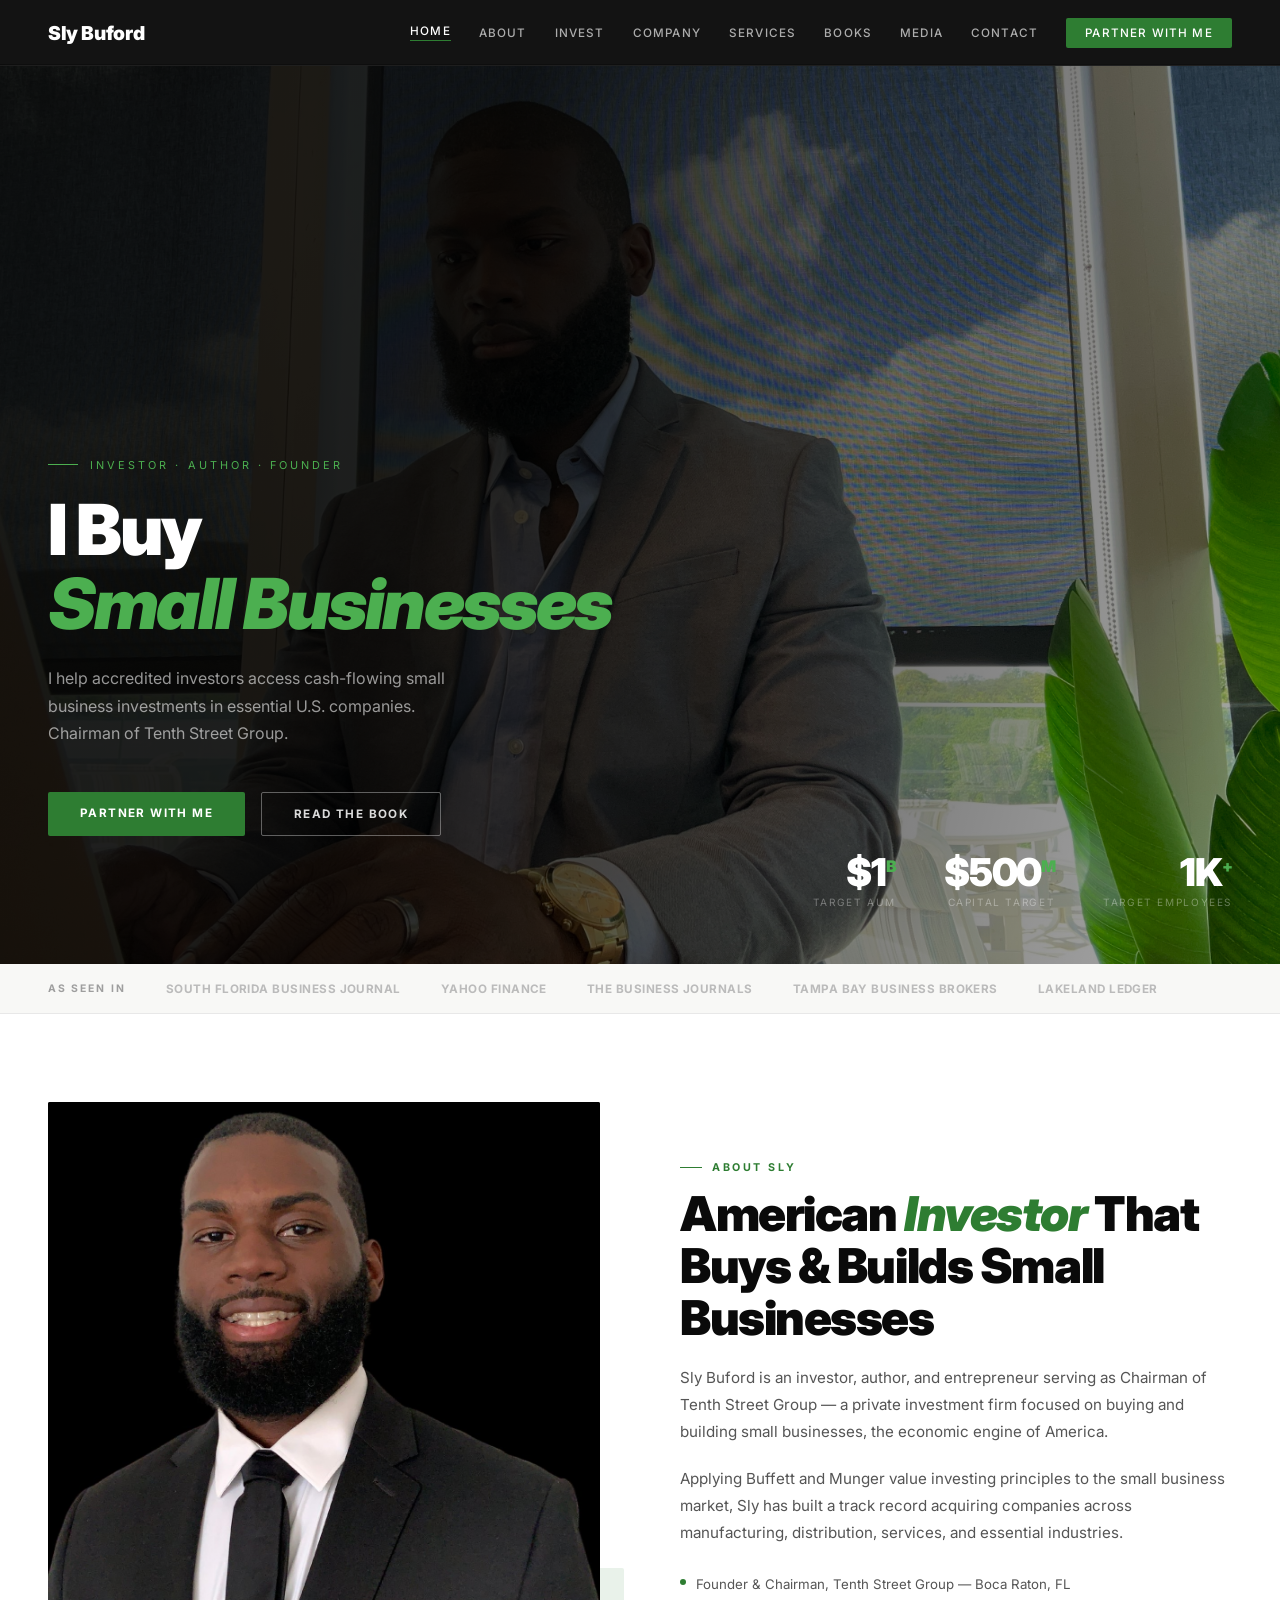
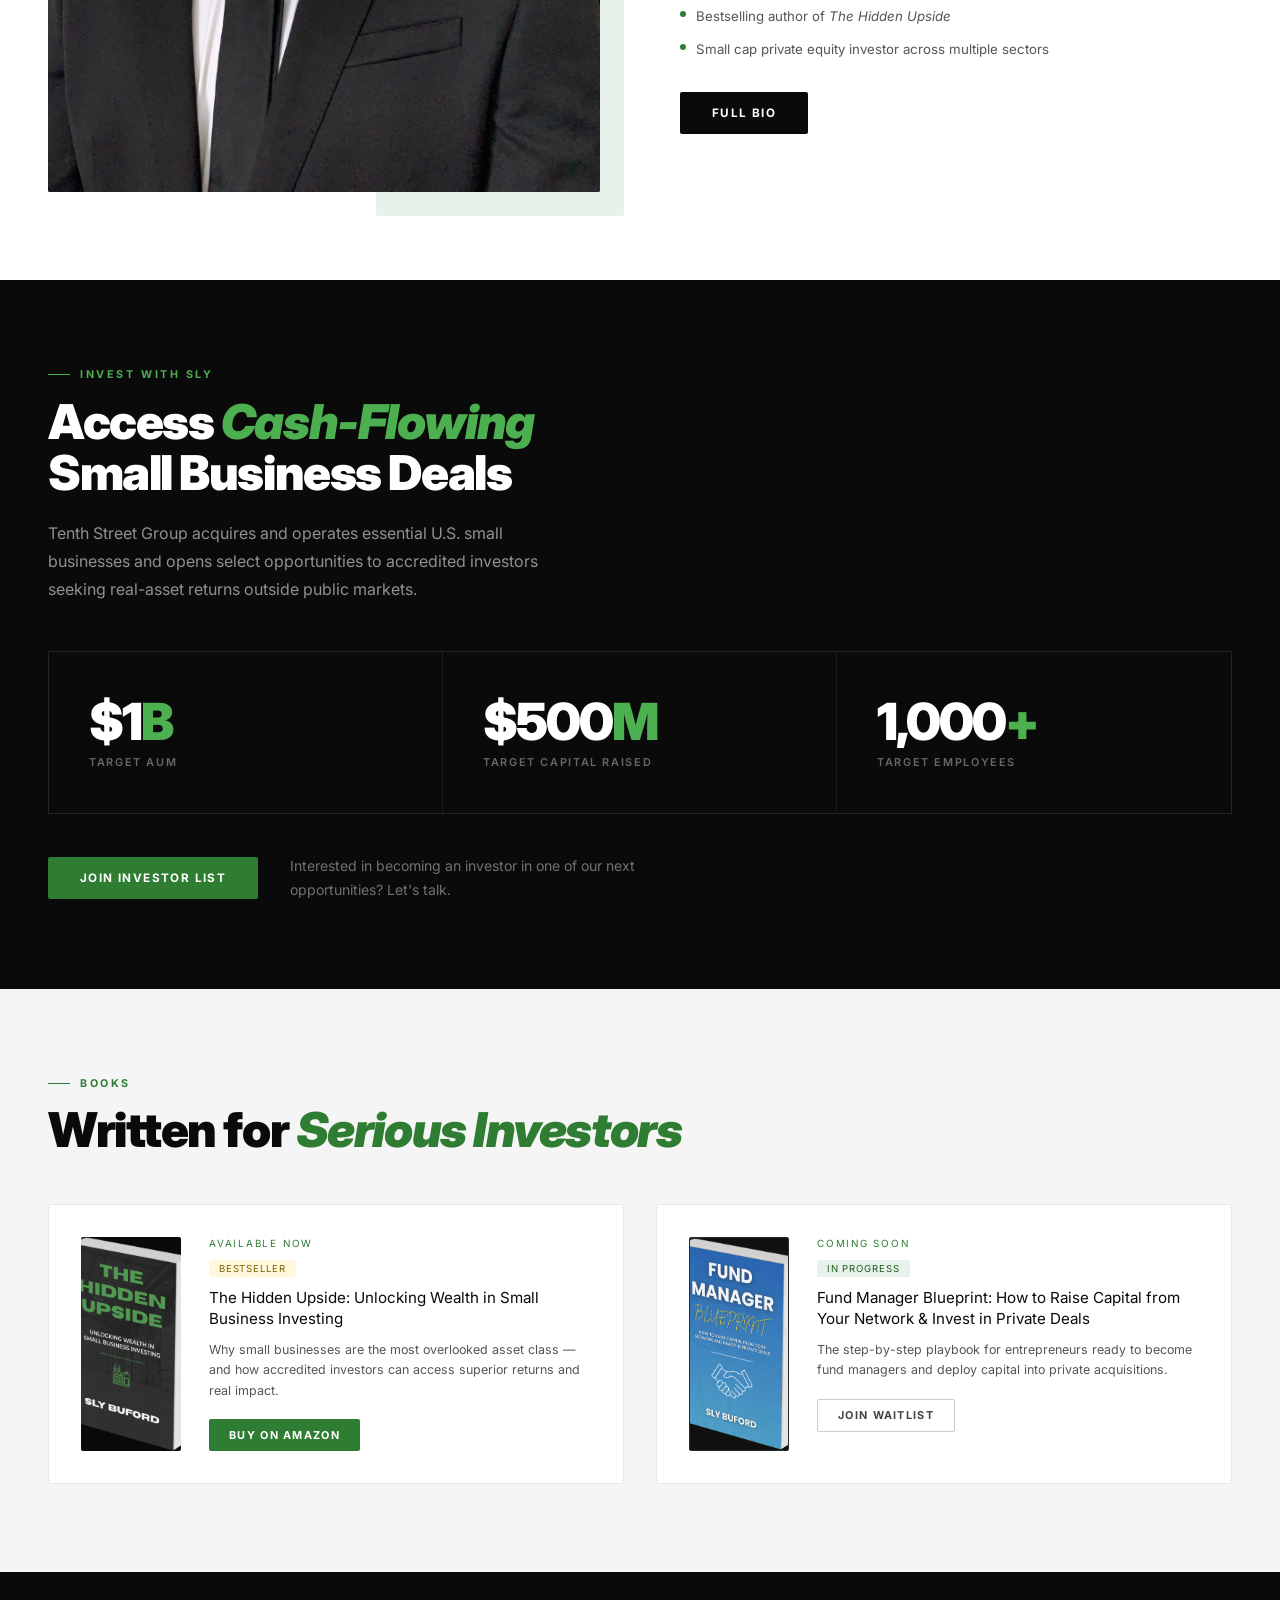
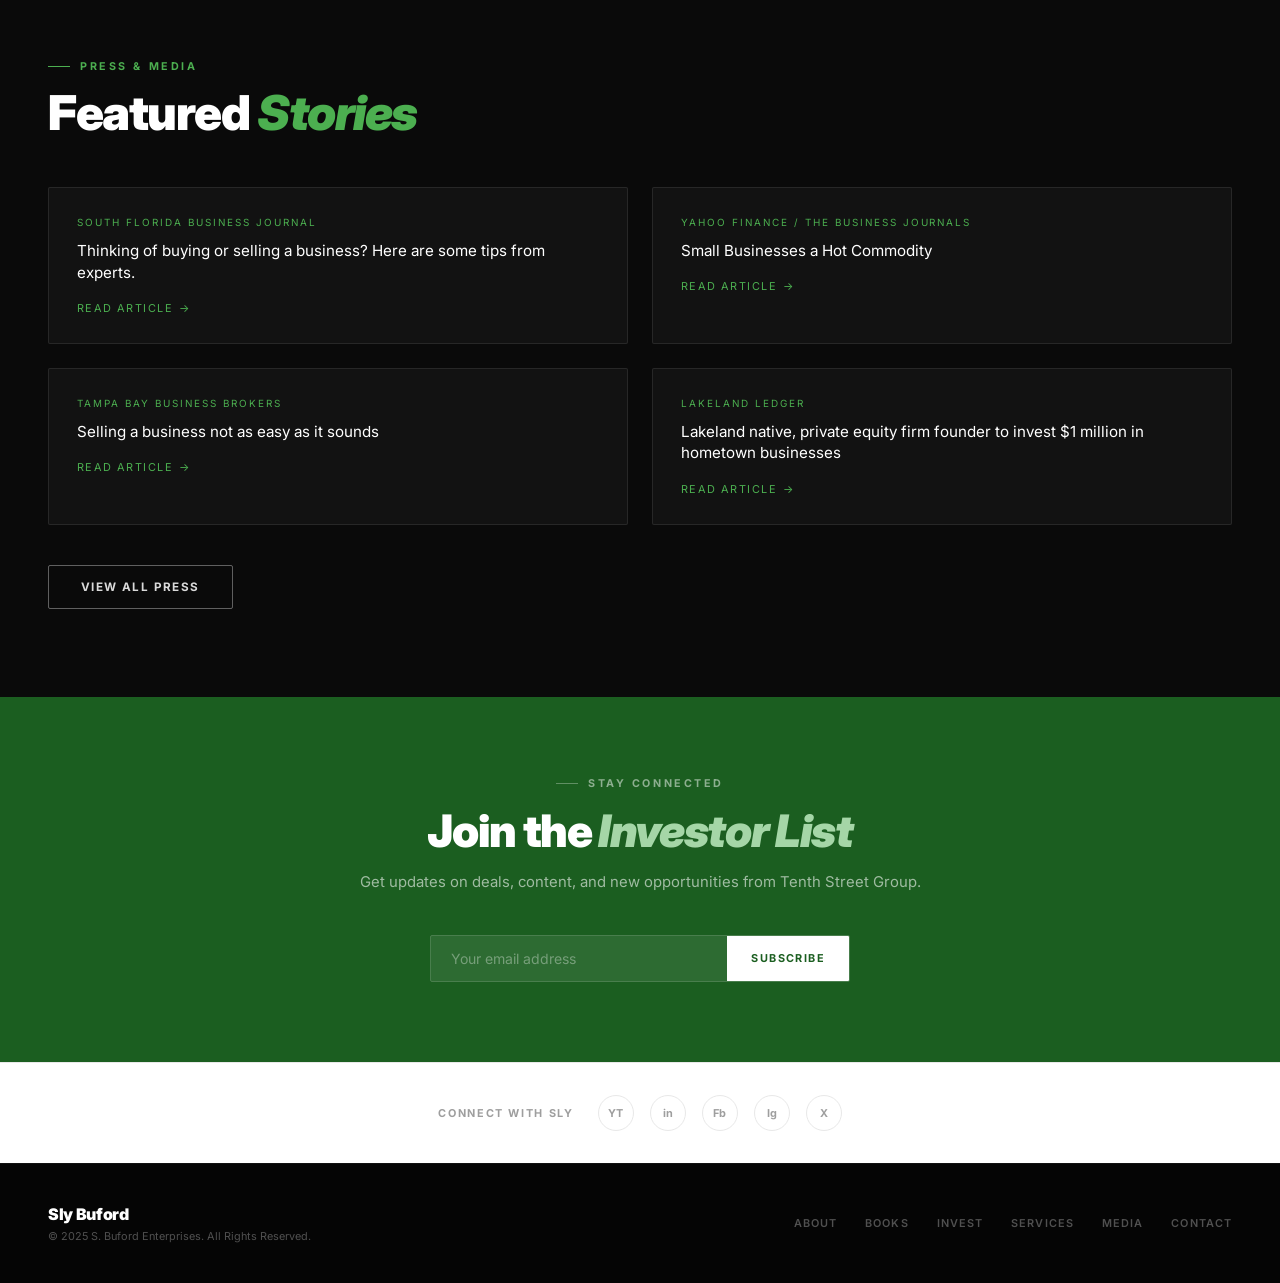
==== index.html @ b5ccbfb1 "Add files via upload" ====
<!DOCTYPE html>
<html lang="en">
<head>
<meta charset="UTF-8">
<meta name="viewport" content="width=device-width, initial-scale=1.0">
<title>Sly Buford — I Buy Small Businesses</title>
<link rel="preconnect" href="https://fonts.googleapis.com">
<link rel="preconnect" href="https://fonts.gstatic.com" crossorigin>
<link href="https://fonts.googleapis.com/css2?family=Inter:ital,wght@0,400;0,500;0,700;0,900;1,700;1,900&display=swap" rel="stylesheet">
<link rel="stylesheet" href="style.css">
<style>
  /* HOME-SPECIFIC */
  .hero {
    min-height: 100vh; background: var(--black);
    display: flex; align-items: flex-end;
    position: relative; overflow: hidden;
  }
  .hero-photo {
    position: absolute; inset: 0;
    background-image: url('hero.jpg');
    background-size: cover;
    background-position: center 20%;
    background-repeat: no-repeat;
  }
  .hero-overlay {
    position: absolute; inset: 0;
    background: linear-gradient(105deg, rgba(0,0,0,0.88) 35%, rgba(0,0,0,0.55) 65%, rgba(0,0,0,0.3) 100%);
    z-index: 1;
  }
  .hero-content {
    position: relative; z-index: 2;
    padding: 0 3rem 8rem; max-width: 660px;
  }
  .eyebrow {
    font-family: var(--font-body); font-size: 0.68rem;
    letter-spacing: 0.28em; text-transform: uppercase;
    color: var(--green-light); margin-bottom: 1.35rem;
    display: flex; align-items: center; gap: 12px;
  }
  .eyebrow::before { content: ''; width: 30px; height: 1px; background: var(--green-light); display: block; }
  .hero h1 {
    font-family: var(--font-head); font-weight: 900;
    font-size: clamp(3rem, 5.5vw, 4.8rem);
    line-height: 1.05; color: var(--white);
    margin-bottom: 1.5rem; letter-spacing: -0.035em;
  }
  .hero h1 .accent {
    font-style: italic; font-weight: 900;
    color: var(--green-light);
  }
  .hero-sub {
    font-family: var(--font-body); font-size: 1rem; line-height: 1.72;
    color: rgba(255,255,255,0.58); max-width: 430px; margin-bottom: 2.75rem;
  }
  .hero-btns { display: flex; gap: 1rem; flex-wrap: wrap; }
  .hero-stats {
    position: absolute; right: 3rem; bottom: 3.5rem; z-index: 2;
    display: flex; gap: 3rem;
  }
  .hstat { text-align: right; }
  .hstat .num { font-size: 2.4rem; font-weight: 900; color: var(--white); line-height: 1; letter-spacing: -0.03em; }
  .hstat .num sup { font-size: 1rem; color: var(--green-light); }
  .hstat .lbl { font-family: var(--font-body); font-size: 0.63rem; letter-spacing: 0.16em; text-transform: uppercase; color: rgba(255,255,255,0.35); margin-top: 5px; }

  /* ABOUT SNIPPET */
  .about-grid { display: grid; grid-template-columns: 1fr 1fr; gap: 5rem; align-items: center; }
  .about-img-box { width: 100%; aspect-ratio: 4/5; background: var(--gray-100); border-radius: 2px; display: flex; align-items: center; justify-content: center; }
  .about-img-box span { font-family: var(--font-body); font-size: 0.7rem; color: var(--gray-400); letter-spacing: 0.1em; }
  .about-accent { position: absolute; bottom: -1.5rem; right: -1.5rem; width: 45%; aspect-ratio: 1; background: var(--green); opacity: 0.1; border-radius: 2px; z-index: -1; }
  .about-img { position: relative; }
  .cred { display: flex; align-items: flex-start; gap: 10px; font-family: var(--font-body); font-size: 0.83rem; color: var(--gray-600); line-height: 1.55; margin-bottom: 0.75rem; }
  .cred-dot { width: 6px; height: 6px; background: var(--green); border-radius: 50%; margin-top: 5px; flex-shrink: 0; }

  /* INVESTOR STRIP */
  .inv-intro { font-family: var(--font-body); font-size: 1rem; color: rgba(255,255,255,0.55); max-width: 520px; line-height: 1.75; margin-bottom: 3rem; }
  .inv-cta { display: flex; gap: 2rem; align-items: center; margin-top: 2.5rem; }
  .inv-cta p { font-family: var(--font-body); font-size: 0.88rem; color: rgba(255,255,255,0.42); max-width: 360px; line-height: 1.65; }

  /* BOOKS PREVIEW */
  .books-row { display: grid; grid-template-columns: 1fr 1fr; gap: 2rem; margin-top: 3rem; }
  .book-card { background: var(--white); border: 1px solid var(--gray-200); display: flex; gap: 1.75rem; padding: 2rem; border-radius: 2px; transition: box-shadow 0.2s; }
  .book-card:hover { box-shadow: 0 4px 20px rgba(0,0,0,0.07); }
  .book-cover { width: 100px; flex-shrink: 0; aspect-ratio: 2/3; border-radius: 2px; display: flex; align-items: center; justify-content: center; padding: 0.6rem; text-align: center; }
  .bc-black { background: var(--black); }
  .bc-dark { background: #111; border: 1px solid #2a2a2a; }
  .book-cover span { font-family: var(--font-body); font-size: 0.55rem; color: var(--green-light); opacity: 0.6; letter-spacing: 0.1em; text-transform: uppercase; line-height: 1.7; }
  .book-cover.bc-dark span { color: rgba(255,255,255,0.2); }
  .book-info { flex: 1; }
  .btag { font-family: var(--font-body); font-size: 0.62rem; letter-spacing: 0.18em; text-transform: uppercase; color: var(--green); margin-bottom: 0.45rem; }
  .bbadge { display: inline-block; padding: 0.18rem 0.6rem; border-radius: 2px; font-family: var(--font-body); font-size: 0.6rem; letter-spacing: 0.1em; text-transform: uppercase; margin-bottom: 0.65rem; }
  .badge-gold { background: #FFF8DC; color: #7A6200; }
  .badge-green { background: rgba(46,125,50,0.1); color: var(--green-dark); }
  .book-title { font-size: 0.95rem; line-height: 1.38; margin-bottom: 0.65rem; font-weight: 400; }
  .book-desc { font-family: var(--font-body); font-size: 0.78rem; line-height: 1.65; color: var(--gray-600); margin-bottom: 1.1rem; }

  /* PRESS */
  .press-grid { display: grid; grid-template-columns: repeat(2,1fr); gap: 1.5rem; margin-top: 3rem; }
  .pcard { background: rgba(255,255,255,0.035); border: 1px solid rgba(255,255,255,0.09); padding: 1.75rem; border-radius: 2px; transition: border-color 0.2s; }
  .pcard:hover { border-color: rgba(255,255,255,0.22); }
  .ppub { font-family: var(--font-body); font-size: 0.62rem; letter-spacing: 0.2em; text-transform: uppercase; color: var(--green-light); margin-bottom: 0.75rem; }
  .phead { font-size: 0.95rem; line-height: 1.42; color: var(--white); margin-bottom: 0.65rem; font-weight: 400; }
  .pread { margin-top: 1.1rem; font-family: var(--font-body); font-size: 0.68rem; letter-spacing: 0.13em; text-transform: uppercase; color: var(--green-light); display: flex; align-items: center; gap: 6px; }
  .pread::after { content: '→'; transition: transform 0.2s; }
  .pcard:hover .pread::after { transform: translateX(3px); }

  /* NEWSLETTER */
  .nl-section { background: var(--green-dark); color: var(--white); text-align: center; padding: 5rem 3rem; }
  .nl-section .slabel { justify-content: center; color: rgba(255,255,255,0.5); }
  .nl-section .slabel::before { background: rgba(255,255,255,0.3); }
  .nl-title { font-family: var(--font-head); font-size: clamp(1.8rem, 3.5vw, 2.8rem); font-weight: 900; color: var(--white); margin-bottom: 0.75rem; letter-spacing: -0.03em; }
  .nl-title em { font-style: italic; font-weight: 900; color: #A5D6A7; }
  .nl-sub { font-family: var(--font-body); font-size: 0.93rem; color: rgba(255,255,255,0.58); margin-bottom: 2.5rem; line-height: 1.65; }
  .nl-form { display: flex; max-width: 420px; margin: 0 auto; border: 1px solid rgba(255,255,255,0.2); border-radius: 2px; overflow: hidden; }
  .nl-form input[type="email"] { flex: 1; padding: 0.88rem 1.25rem; background: rgba(255,255,255,0.08); border: none; color: var(--white); font-family: var(--font-body); font-size: 0.88rem; outline: none; }
  .nl-form input[type="email"]::placeholder { color: rgba(255,255,255,0.35); }
  .nl-form button { padding: 0.88rem 1.5rem; background: var(--white); color: var(--green-dark); border: none; cursor: pointer; font-family: var(--font-body); font-size: 0.68rem; letter-spacing: 0.13em; text-transform: uppercase; font-weight: 700; white-space: nowrap; transition: background 0.2s; }
  .nl-form button:hover { background: #e8f5e9; }

  @media (max-width: 900px) {
    .about-grid { grid-template-columns: 1fr; gap: 2.5rem; }
    .books-row { grid-template-columns: 1fr; }
    .press-grid { grid-template-columns: 1fr; }
    .hero-stats {
      position: static;
      display: flex; flex-wrap: wrap; gap: 1.25rem;
      padding: 1.5rem;
      background: rgba(0,0,0,0.6);
      justify-content: flex-start;
    }
    .hstat { text-align: left; }
    .hstat .num { font-size: 1.8rem; }
    .hero-content { padding: 0 1.5rem 2rem; }
    .hero h1 { font-size: clamp(2.4rem, 9vw, 3.2rem); }
    .hero-sub { font-size: 0.95rem; max-width: 100%; }
    .hero-btns { flex-direction: column; gap: 0.75rem; }
    .hero-btns .btn { text-align: center; width: 100%; max-width: 280px; }
    .inv-cta { flex-direction: column; align-items: flex-start; }
    .inv-intro { font-size: 0.92rem; }
    .book-card { flex-direction: column; }
    .book-cover { width: 80px; }
  }
</style>
</head>
<body>
<div class="page-content">

  <!-- HERO -->
  <section class="hero">
    <div class="hero-photo"></div>
    <div class="hero-overlay"></div>
    <div class="hero-content">
      <div class="eyebrow">Investor · Author · Founder</div>
      <h1>I Buy<br><span class="accent">Small Businesses</span></h1>
      <p class="hero-sub">I help accredited investors access cash-flowing small business investments in essential U.S. companies. Chairman of Tenth Street Group.</p>
      <div class="hero-btns">
        <a href="/invest" class="btn btn-green">Partner With Me</a>
        <a href="/books" class="btn btn-outline-white">Read The Book</a>
      </div>
    </div>
    <div class="hero-stats">
      <div class="hstat"><div class="num">$1<sup>B</sup></div><div class="lbl">Target AUM</div></div>
      <div class="hstat"><div class="num">$500<sup>M</sup></div><div class="lbl">Capital Target</div></div>
      <div class="hstat"><div class="num">1K<sup>+</sup></div><div class="lbl">Target Employees</div></div>
    </div>
  </section>

  <!-- PRESS BAR -->
  <div class="press-bar">
    <span class="press-bar-label">As Seen In</span>
    <div class="press-names">
      <span class="press-name">South Florida Business Journal</span>
      <span class="press-name">Yahoo Finance</span>
      <span class="press-name">The Business Journals</span>
      <span class="press-name">Tampa Bay Business Brokers</span>
      <span class="press-name">Lakeland Ledger</span>
    </div>
  </div>

  <!-- ABOUT SNIPPET -->
  <div class="section">
    <div class="inner">
      <div class="about-grid">
        <div class="about-img">
          <div class="about-img-box" style="background:#0a0a0a; overflow:hidden;">
            <img src="sly-about.png" alt="Sly Buford" style="width:100%;height:100%;object-fit:cover;object-position:center top;">
          </div>
          <div class="about-accent"></div>
        </div>
        <div>
          <div class="slabel">About Sly</div>
          <h2 class="section-title">American <em>Investor</em> That Buys &amp; Builds Small Businesses</h2>
          <p class="body-text" style="margin-bottom:1.25rem;">Sly Buford is an investor, author, and entrepreneur serving as Chairman of Tenth Street Group — a private investment firm focused on buying and building small businesses, the economic engine of America.</p>
          <p class="body-text" style="margin-bottom:1.75rem;">Applying Buffett and Munger value investing principles to the small business market, Sly has built a track record acquiring companies across manufacturing, distribution, services, and essential industries.</p>
          <div class="cred"><div class="cred-dot"></div><div>Founder &amp; Chairman, Tenth Street Group — Boca Raton, FL</div></div>
          <div class="cred"><div class="cred-dot"></div><div>Bestselling author of <em>The Hidden Upside</em></div></div>
          <div class="cred"><div class="cred-dot"></div><div>Small cap private equity investor across multiple sectors</div></div>
          <div style="margin-top:2rem;"><a href="/about" class="btn btn-dark">Full Bio</a></div>
        </div>
      </div>
    </div>
  </div>

  <!-- INVESTOR -->
  <div class="section section-dark">
    <div class="inner">
      <div class="slabel slabel-light">Invest With Sly</div>
      <h2 class="section-title light-title" style="max-width:560px;">Access <em>Cash-Flowing</em><br>Small Business Deals</h2>
      <p class="inv-intro">Tenth Street Group acquires and operates essential U.S. small businesses and opens select opportunities to accredited investors seeking real-asset returns outside public markets.</p>
      <div class="stats-row">
        <div class="sblock"><div class="big">$1<span>B</span></div><div class="tag">Target AUM</div></div>
        <div class="sblock"><div class="big">$500<span>M</span></div><div class="tag">Target Capital Raised</div></div>
        <div class="sblock"><div class="big">1,000<span>+</span></div><div class="tag">Target Employees</div></div>
      </div>
      <div class="inv-cta">
        <a href="/invest" class="btn btn-green">Join Investor List</a>
        <p>Interested in becoming an investor in one of our next opportunities? Let's talk.</p>
      </div>
    </div>
  </div>

  <!-- BOOKS -->
  <div class="section section-gray">
    <div class="inner">
      <div class="slabel">Books</div>
      <h2 class="section-title">Written for <em>Serious Investors</em></h2>
      <div class="books-row">
        <div class="book-card">
          <div class="book-cover bc-black" style="padding:0;overflow:hidden;"><img src="hidden-upside.png" alt="The Hidden Upside" style="width:100%;height:100%;object-fit:cover;border-radius:2px;"></div>
          <div class="book-info">
            <div class="btag">Available Now</div>
            <div class="bbadge badge-gold">Bestseller</div>
            <div class="book-title">The Hidden Upside: Unlocking Wealth in Small Business Investing</div>
            <p class="book-desc">Why small businesses are the most overlooked asset class — and how accredited investors can access superior returns and real impact.</p>
            <a href="/books" class="btn btn-green btn-sm">Buy on Amazon</a>
          </div>
        </div>
        <div class="book-card">
          <div class="book-cover bc-dark" style="padding:0;overflow:hidden;"><img src="fund-manager-blueprint.png" alt="Fund Manager Blueprint" style="width:100%;height:100%;object-fit:cover;border-radius:2px;"></div>
          <div class="book-info">
            <div class="btag">Coming Soon</div>
            <div class="bbadge badge-green">In Progress</div>
            <div class="book-title">Fund Manager Blueprint: How to Raise Capital from Your Network &amp; Invest in Private Deals</div>
            <p class="book-desc">The step-by-step playbook for entrepreneurs ready to become fund managers and deploy capital into private acquisitions.</p>
            <a href="/books" class="btn btn-outline-dark btn-sm">Join Waitlist</a>
          </div>
        </div>
      </div>
    </div>
  </div>

  <!-- PRESS PREVIEW -->
  <div class="section section-dark">
    <div class="inner">
      <div class="slabel slabel-light">Press &amp; Media</div>
      <h2 class="section-title light-title">Featured <em>Stories</em></h2>
      <div class="press-grid">
        <div class="pcard">
          <div class="ppub">South Florida Business Journal</div>
          <div class="phead">Thinking of buying or selling a business? Here are some tips from experts.</div>
          <div class="pread">Read Article</div>
        </div>
        <div class="pcard">
          <div class="ppub">Yahoo Finance / The Business Journals</div>
          <div class="phead">Small Businesses a Hot Commodity</div>
          <div class="pread">Read Article</div>
        </div>
        <div class="pcard">
          <div class="ppub">Tampa Bay Business Brokers</div>
          <div class="phead">Selling a business not as easy as it sounds</div>
          <div class="pread">Read Article</div>
        </div>
        <div class="pcard">
          <div class="ppub">Lakeland Ledger</div>
          <div class="phead">Lakeland native, private equity firm founder to invest $1 million in hometown businesses</div>
          <div class="pread">Read Article</div>
        </div>
      </div>
      <div style="margin-top:2.5rem;"><a href="/media" class="btn btn-outline-white">View All Press</a></div>
    </div>
  </div>

  <!-- NEWSLETTER — connected to Mailchimp -->
  <div class="nl-section">
    <div class="slabel">Stay Connected</div>
    <div class="nl-title">Join the <em>Investor List</em></div>
    <p class="nl-sub">Get updates on deals, content, and new opportunities from Tenth Street Group.</p>
    <form action="https://slybuford.us14.list-manage.com/subscribe/post?u=a021db2ab0b3e33e42f4a1026&amp;id=8ed099e30e&amp;f_id=0055bfe5f0" method="post" target="_blank" novalidate>
      <div class="nl-form">
        <input type="email" name="EMAIL" placeholder="Your email address" required>
        <div aria-hidden="true" style="position:absolute;left:-5000px;">
          <input type="text" name="b_a021db2ab0b3e33e42f4a1026_8ed099e30e" tabindex="-1" value="">
        </div>
        <button type="submit">Subscribe</button>
      </div>
    </form>
  </div>

</div>
<script src="components.js"></script>
</body>
</html>
---- style.css ----
@import url('https://fonts.googleapis.com/css2?family=Inter:ital,wght@0,400;0,500;0,700;0,900;1,700;1,900&display=swap');

* { margin: 0; padding: 0; box-sizing: border-box; }
:root {
  --green: #2E7D32;
  --green-light: #4CAF50;
  --green-dark: #1B5E20;
  --black: #0a0a0a;
  --white: #ffffff;
  --gray-100: #f5f5f5;
  --gray-200: #e8e8e8;
  --gray-400: #9e9e9e;
  --gray-600: #555555;
  --font-head: 'Inter', sans-serif;
  --font-body: 'Inter', sans-serif;
  --font-accent: 'Inter', sans-serif;
}
html { scroll-behavior: smooth; }
body { font-family: var(--font-body); background: var(--white); color: var(--black); overflow-x: hidden; }
a { text-decoration: none; color: inherit; }
img { max-width: 100%; display: block; }

/* ── NAV ── */
nav {
  position: fixed; top: 0; left: 0; right: 0; z-index: 100;
  display: flex; align-items: center; justify-content: space-between;
  padding: 1.1rem 3rem;
  background: rgba(10,10,10,0.96);
  backdrop-filter: blur(12px);
  border-bottom: 1px solid rgba(255,255,255,0.07);
}
.nav-logo {
  font-family: var(--font-head); font-weight: 900;
  font-size: 1.2rem; color: var(--white); letter-spacing: -0.02em;
}
.nav-links { display: flex; gap: 1.75rem; align-items: center; }
.nav-links a {
  color: rgba(255,255,255,0.65); font-family: var(--font-body);
  font-size: 0.73rem; letter-spacing: 0.1em; text-transform: uppercase;
  font-weight: 500; transition: color 0.2s; white-space: nowrap;
}
.nav-links a:hover, .nav-links a.active { color: var(--white); }
.nav-links a.active { border-bottom: 1px solid var(--green); padding-bottom: 2px; }
.nav-cta {
  color: var(--white) !important;
  background: var(--green);
  padding: 0.5rem 1.2rem; border-radius: 2px;
  border-bottom: none !important;
  transition: background 0.2s !important;
}
.nav-cta:hover { background: var(--green-light) !important; }

/* ── PAGE WRAPPER ── */
.page-content { padding-top: 64px; }

/* ── SHARED SECTION ── */
.section { padding: 5.5rem 3rem; }
.section-dark { background: var(--black); color: var(--white); }
.section-gray { background: var(--gray-100); }
.inner { max-width: 1200px; margin: 0 auto; }

/* ── LABELS & TITLES ── */
.slabel {
  font-family: var(--font-body); font-size: 0.67rem; font-weight: 700;
  letter-spacing: 0.24em; text-transform: uppercase;
  color: var(--green); margin-bottom: 0.9rem;
  display: flex; align-items: center; gap: 10px;
}
.slabel::before { content: ''; width: 22px; height: 1px; background: var(--green); display: block; flex-shrink: 0; }
.slabel-light { color: var(--green-light); }
.slabel-light::before { background: var(--green-light); }

h1.page-title, h2.section-title {
  font-family: var(--font-head); font-weight: 900;
  font-size: clamp(1.9rem, 3.8vw, 3rem);
  line-height: 1.08; margin-bottom: 1.25rem;
  letter-spacing: -0.03em;
}
h2.section-title em, h1.page-title em {
  font-style: italic;
  font-family: 'Inter', sans-serif;
  font-weight: 900;
  color: var(--green);
}
.light-title { color: var(--white); }
.light-title em { color: var(--green-light) !important; }

.body-text { font-family: var(--font-body); font-size: 0.95rem; line-height: 1.78; color: var(--gray-600); font-weight: 400; }
.body-text-light { font-family: var(--font-body); font-size: 0.95rem; line-height: 1.78; color: rgba(255,255,255,0.55); }

/* ── BUTTONS ── */
.btn {
  display: inline-block; font-family: var(--font-body); font-weight: 700;
  font-size: 0.73rem; letter-spacing: 0.12em; text-transform: uppercase;
  border-radius: 2px; padding: 0.88rem 2rem; transition: 0.2s;
}
.btn-green { background: var(--green); color: var(--white); }
.btn-green:hover { background: var(--green-light); color: var(--white); }
.btn-dark { background: var(--black); color: var(--white); }
.btn-dark:hover { background: #222; color: var(--white); }
.btn-outline-dark { border: 1px solid #ccc; color: #444; background: transparent; }
.btn-outline-dark:hover { border-color: #888; color: #111; }
.btn-outline-white { border: 1px solid rgba(255,255,255,0.35); color: rgba(255,255,255,0.85); background: transparent; }
.btn-outline-white:hover { border-color: var(--white); color: var(--white); }
.btn-sm { padding: 0.55rem 1.25rem; font-size: 0.68rem; }

/* ── PAGE HERO (inner pages) ── */
.page-hero {
  background: var(--black); color: var(--white);
  padding: 5rem 3rem 4rem;
  position: relative; overflow: hidden;
}
.page-hero::after {
  content: ''; position: absolute; bottom: 0; left: 0; right: 0;
  height: 3px; background: var(--green);
}
.page-hero .slabel { color: rgba(255,255,255,0.45); }
.page-hero .slabel::before { background: rgba(255,255,255,0.3); }
.page-hero h1 {
  font-family: var(--font-head); font-weight: 900;
  font-size: clamp(2.5rem, 5vw, 4rem);
  line-height: 1.05; color: var(--white); max-width: 700px;
  letter-spacing: -0.03em;
}
.page-hero h1 em {
  font-style: italic;
  font-family: 'Inter', sans-serif;
  font-weight: 900;
  color: var(--green-light);
}
.page-hero p {
  font-family: var(--font-body); font-size: 1rem; font-weight: 400;
  color: rgba(255,255,255,0.55); max-width: 520px;
  line-height: 1.72; margin-top: 1.25rem;
}

/* ── PRESS BAR ── */
.press-bar {
  background: #f8f8f6; border-bottom: 1px solid var(--gray-200);
  padding: 1.1rem 3rem;
  display: flex; align-items: center; gap: 2.5rem; flex-wrap: wrap;
}
.press-bar-label {
  font-family: var(--font-body); font-size: 0.65rem; font-weight: 700;
  letter-spacing: 0.2em; text-transform: uppercase; color: var(--gray-400);
}
.press-names { display: flex; gap: 2.5rem; align-items: center; flex-wrap: wrap; }
.press-name {
  font-family: var(--font-body); font-size: 0.73rem;
  font-weight: 700; color: #bbb; text-transform: uppercase; letter-spacing: 0.04em;
}

/* ── STATS ROW ── */
.stats-row {
  display: grid; grid-template-columns: repeat(3, 1fr);
  border: 1px solid rgba(255,255,255,0.1);
}
.sblock { padding: 2.75rem 2.5rem; border-right: 1px solid rgba(255,255,255,0.08); }
.sblock:last-child { border-right: none; }
.sblock .big { font-family: var(--font-head); font-size: 3.2rem; font-weight: 900; color: var(--white); line-height: 1; letter-spacing: -0.04em; }
.sblock .big span { color: var(--green-light); }
.sblock .tag {
  font-family: var(--font-body); font-size: 0.68rem; font-weight: 600;
  letter-spacing: 0.15em; text-transform: uppercase;
  color: rgba(255,255,255,0.38); margin-top: 8px;
}

/* ── FORM ── */
.form-group { margin-bottom: 1.25rem; }
.form-group label {
  display: block; font-family: var(--font-body);
  font-size: 0.73rem; font-weight: 600; letter-spacing: 0.08em; text-transform: uppercase;
  color: var(--gray-600); margin-bottom: 0.45rem;
}
.form-group input,
.form-group select,
.form-group textarea {
  width: 100%; padding: 0.85rem 1rem;
  border: 1px solid var(--gray-200); border-radius: 2px;
  font-family: var(--font-body); font-size: 0.9rem; font-weight: 400;
  color: var(--black); background: var(--white);
  outline: none; transition: border-color 0.2s;
}
.form-group input:focus,
.form-group select:focus,
.form-group textarea:focus { border-color: var(--green); }
.form-group textarea { resize: vertical; min-height: 130px; }
.form-row { display: grid; grid-template-columns: 1fr 1fr; gap: 1rem; }

/* ── FOOTER ── */
footer {
  background: #050505; padding: 2.5rem 3rem;
  display: flex; justify-content: space-between; align-items: center;
  flex-wrap: wrap; gap: 1rem;
  border-top: 1px solid rgba(255,255,255,0.05);
}
.footer-brand { font-family: var(--font-head); font-size: 1rem; font-weight: 900; color: var(--white); margin-bottom: 0.3rem; letter-spacing: -0.02em; }
.footer-copy { font-family: var(--font-body); font-size: 0.68rem; font-weight: 400; color: rgba(255,255,255,0.3); }
.footer-links { display: flex; gap: 1.75rem; flex-wrap: wrap; }
.footer-links a {
  font-family: var(--font-body); font-size: 0.68rem; font-weight: 600;
  letter-spacing: 0.1em; text-transform: uppercase;
  color: rgba(255,255,255,0.3); transition: color 0.2s;
}
.footer-links a:hover { color: rgba(255,255,255,0.75); }

/* ── SOCIAL ROW ── */
.social-row {
  background: var(--white); padding: 2rem 3rem;
  display: flex; align-items: center; justify-content: center; gap: 1.5rem;
  border-top: 1px solid var(--gray-200);
}
.soc-label { font-family: var(--font-body); font-size: 0.68rem; font-weight: 700; letter-spacing: 0.15em; text-transform: uppercase; color: var(--gray-400); }
.soc-links { display: flex; gap: 1rem; }
.soc-link {
  width: 36px; height: 36px; border: 1px solid var(--gray-200); border-radius: 50%;
  display: flex; align-items: center; justify-content: center;
  font-family: var(--font-body); font-size: 0.68rem; font-weight: 700;
  color: var(--gray-400); transition: border-color 0.2s, color 0.2s;
}
.soc-link:hover { border-color: var(--green); color: var(--green); }

/* ── RESPONSIVE ── */
@media (max-width: 900px) {
  nav { padding: 1rem 1.25rem; }
  .nav-links { gap: 0.85rem; }
  .nav-links a { font-size: 0.62rem; }
  .section { padding: 3.5rem 1.25rem; }
  .page-hero { padding: 4rem 1.25rem 3rem; }
  .stats-row { grid-template-columns: 1fr; }
  .sblock { border-right: none; border-bottom: 1px solid rgba(255,255,255,0.08); }
  .form-row { grid-template-columns: 1fr; }
  footer { padding: 2rem 1.25rem; flex-direction: column; align-items: flex-start; }
  .social-row { padding: 1.5rem 1.25rem; }
  .press-bar { padding: 1rem 1.25rem; }
}
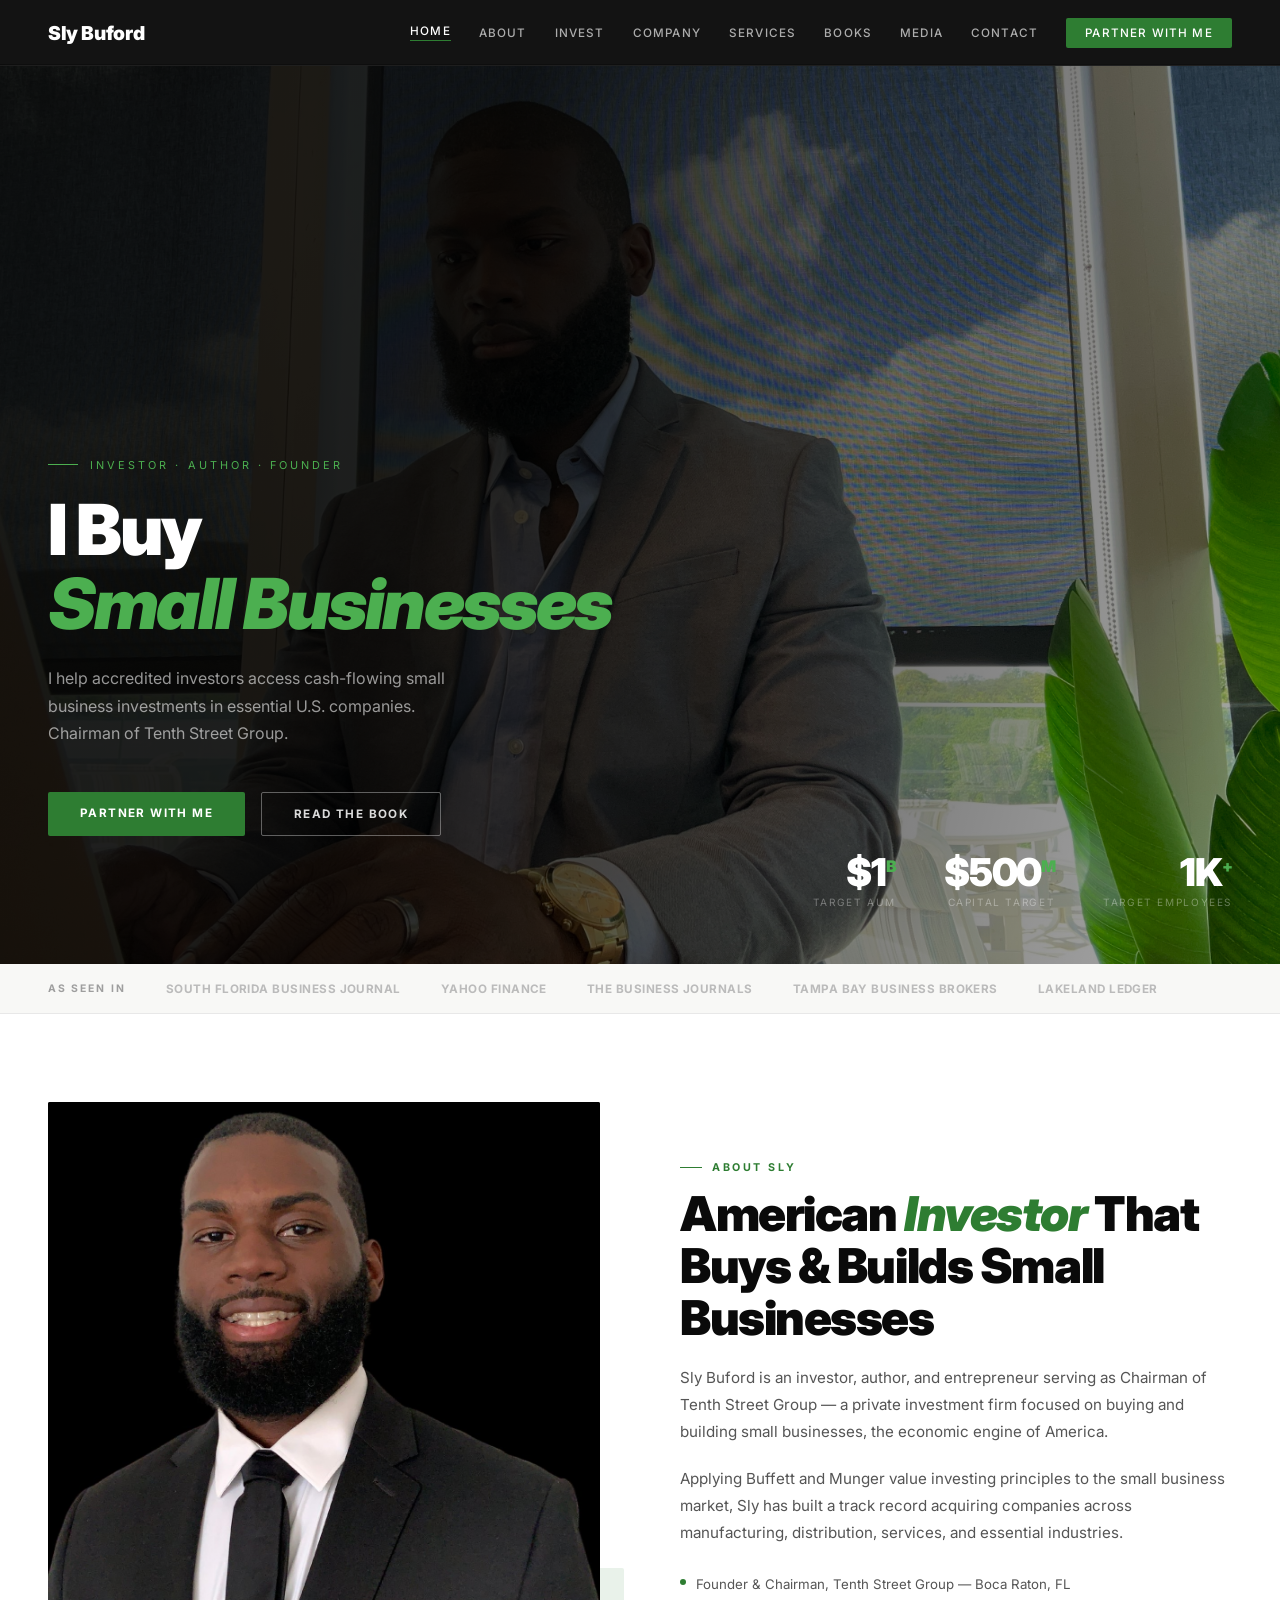
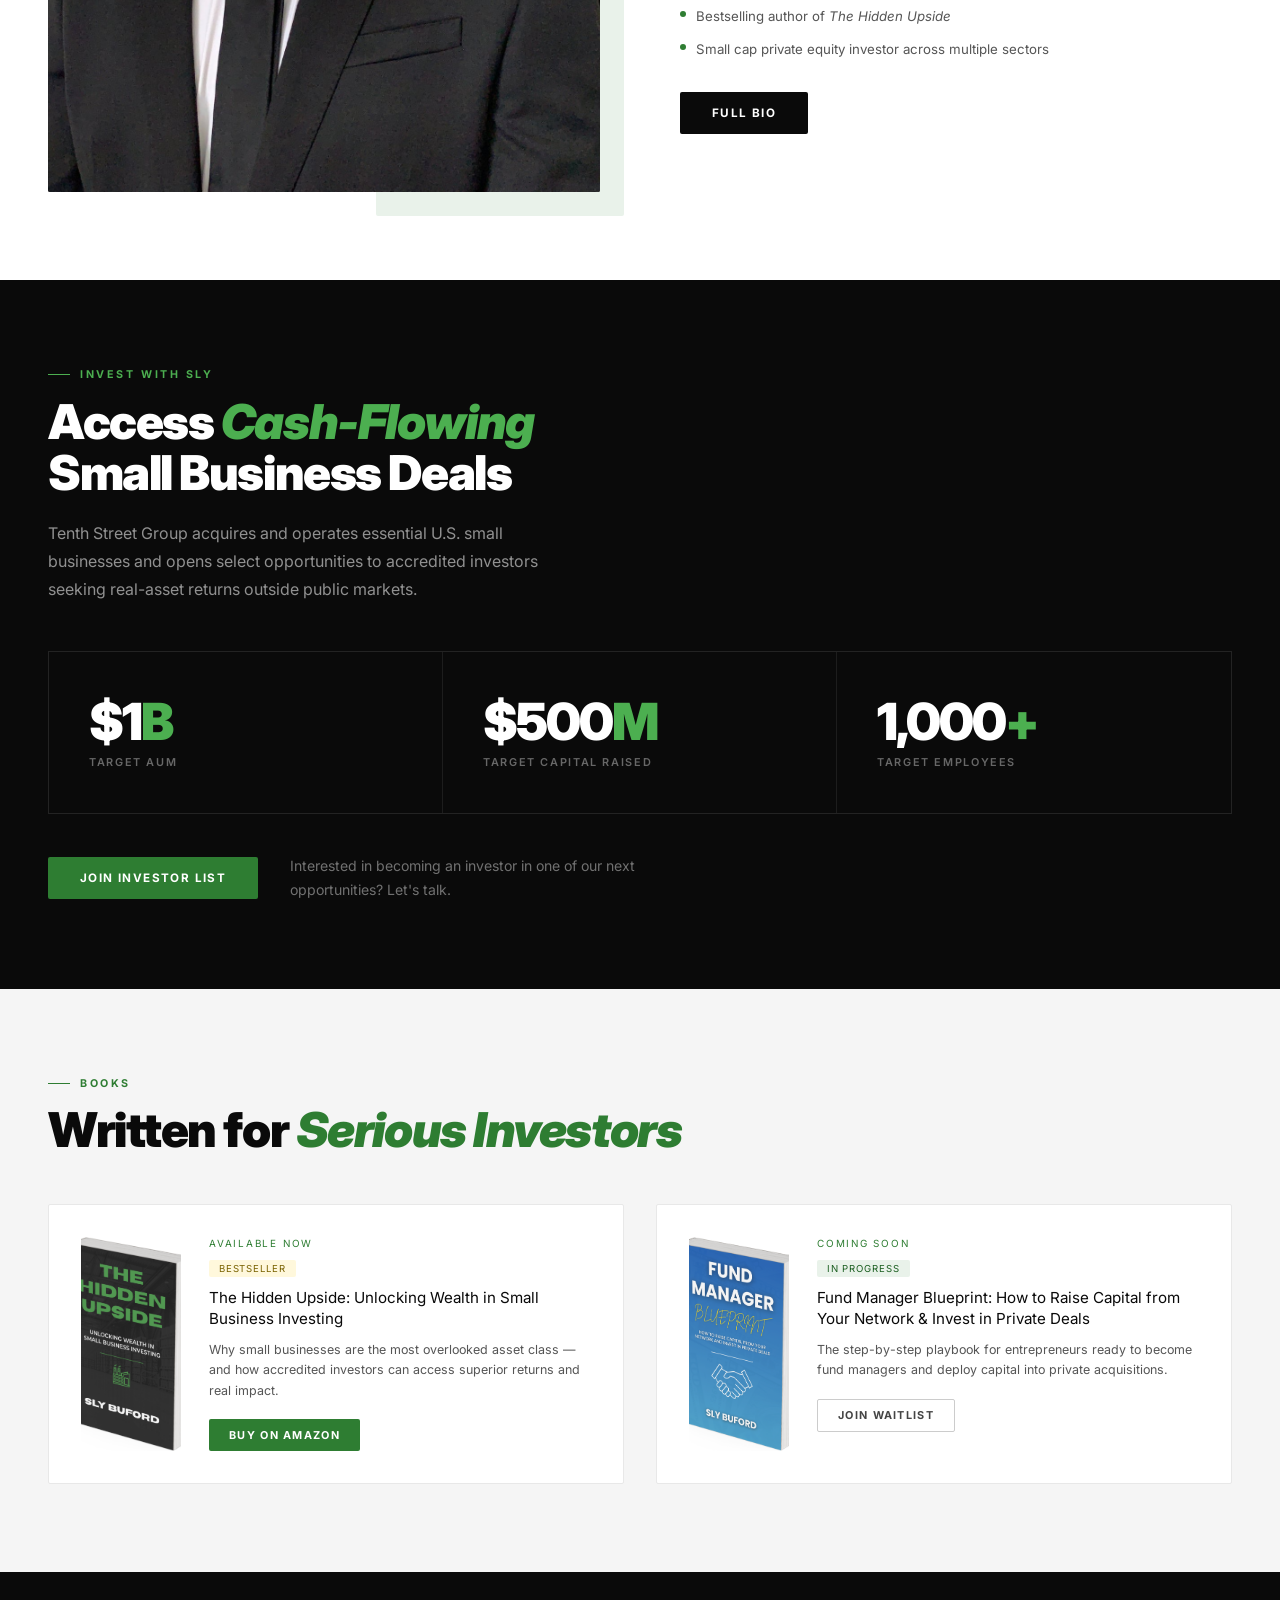
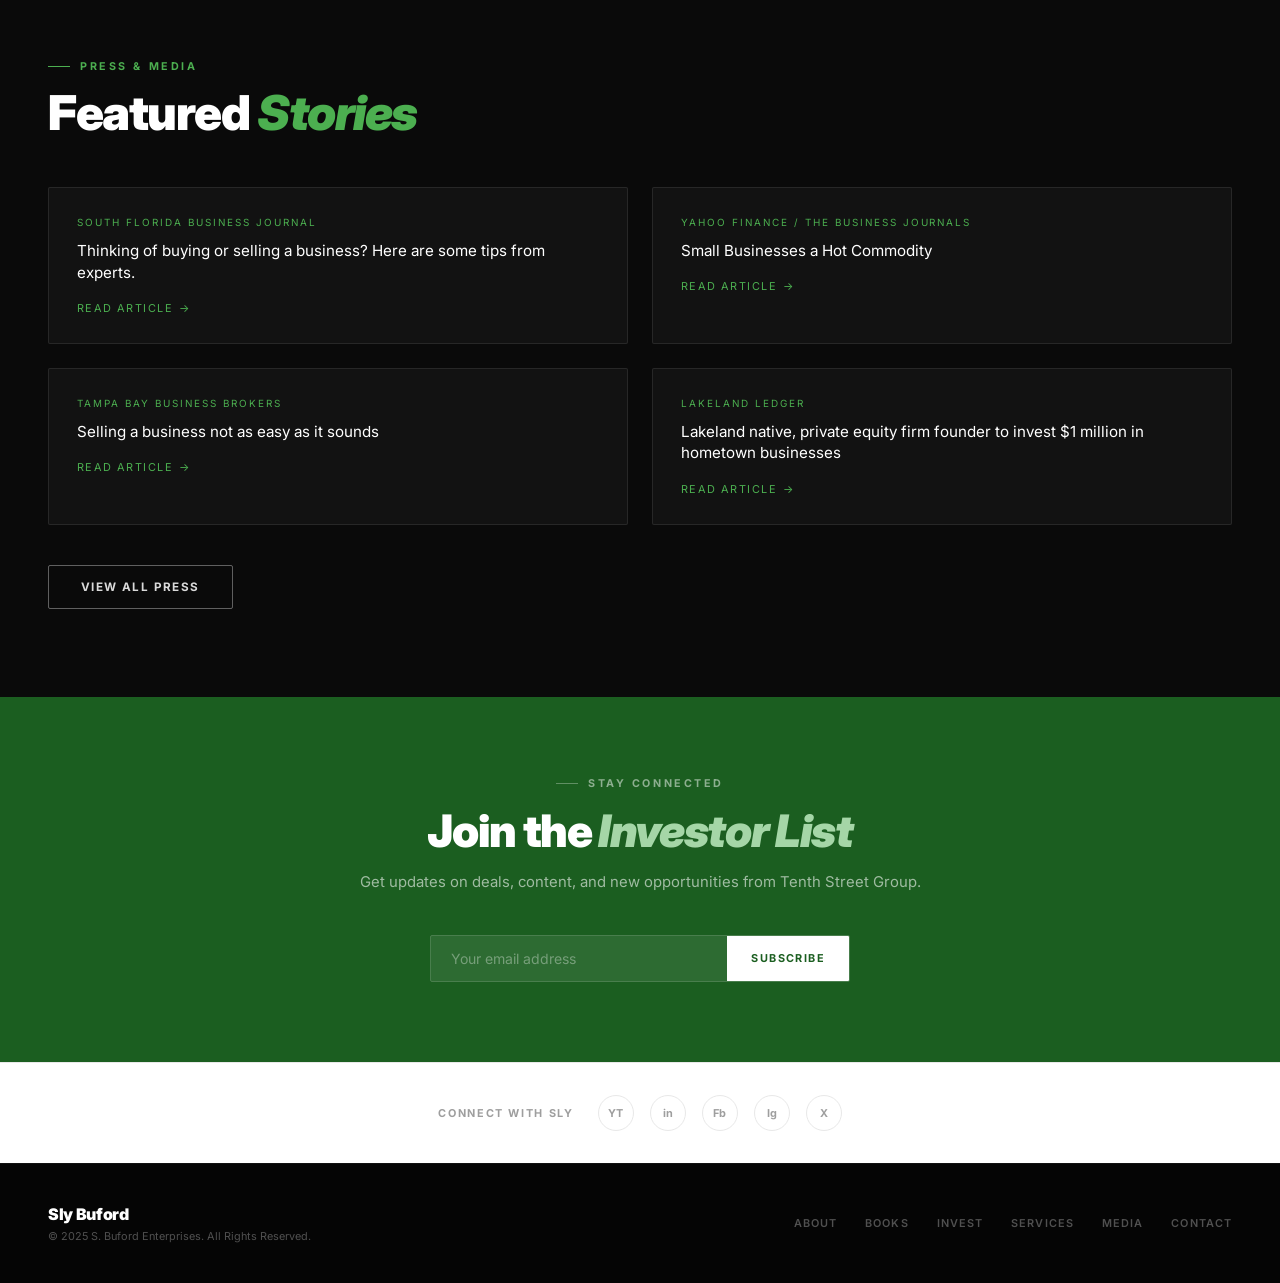
==== commit 4f7b5938: "Add files via upload" ====
--- a/index.html
+++ b/index.html
@@ -225,7 +225,7 @@
       <h2 class="section-title">Written for <em>Serious Investors</em></h2>
       <div class="books-row">
         <div class="book-card">
-          <div class="book-cover bc-black" style="padding:0;overflow:hidden;"><img src="hidden-upside.png" alt="The Hidden Upside" style="width:100%;height:100%;object-fit:cover;border-radius:2px;"></div>
+          <div class="book-cover" style="padding:0;overflow:hidden;background:transparent;border:none;"><img src="hidden-upside.png" alt="The Hidden Upside" style="width:100%;height:100%;object-fit:cover;border-radius:2px;"></div>
           <div class="book-info">
             <div class="btag">Available Now</div>
             <div class="bbadge badge-gold">Bestseller</div>
@@ -235,7 +235,7 @@
           </div>
         </div>
         <div class="book-card">
-          <div class="book-cover bc-dark" style="padding:0;overflow:hidden;"><img src="fund-manager-blueprint.png" alt="Fund Manager Blueprint" style="width:100%;height:100%;object-fit:cover;border-radius:2px;"></div>
+          <div class="book-cover" style="padding:0;overflow:hidden;background:transparent;border:none;"><img src="fund-manager-blueprint.png" alt="Fund Manager Blueprint" style="width:100%;height:100%;object-fit:cover;border-radius:2px;"></div>
           <div class="book-info">
             <div class="btag">Coming Soon</div>
             <div class="bbadge badge-green">In Progress</div>
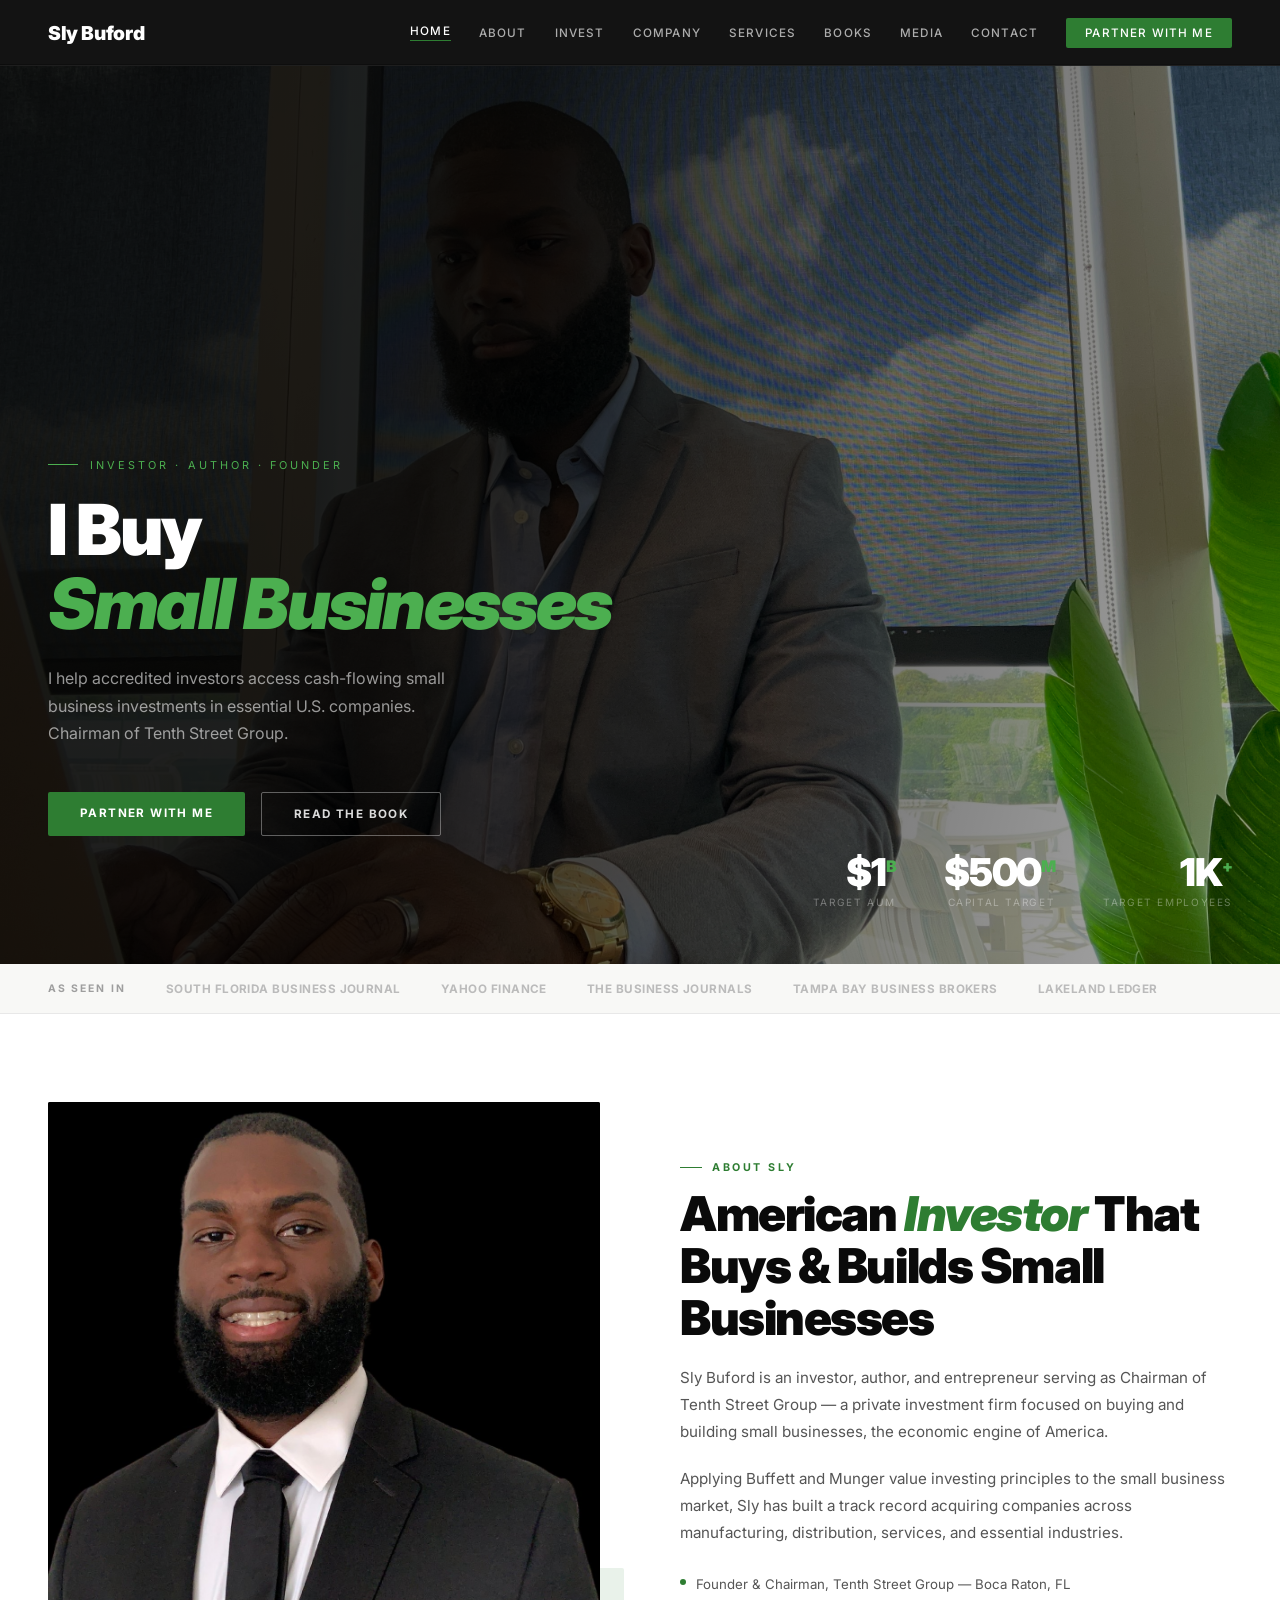
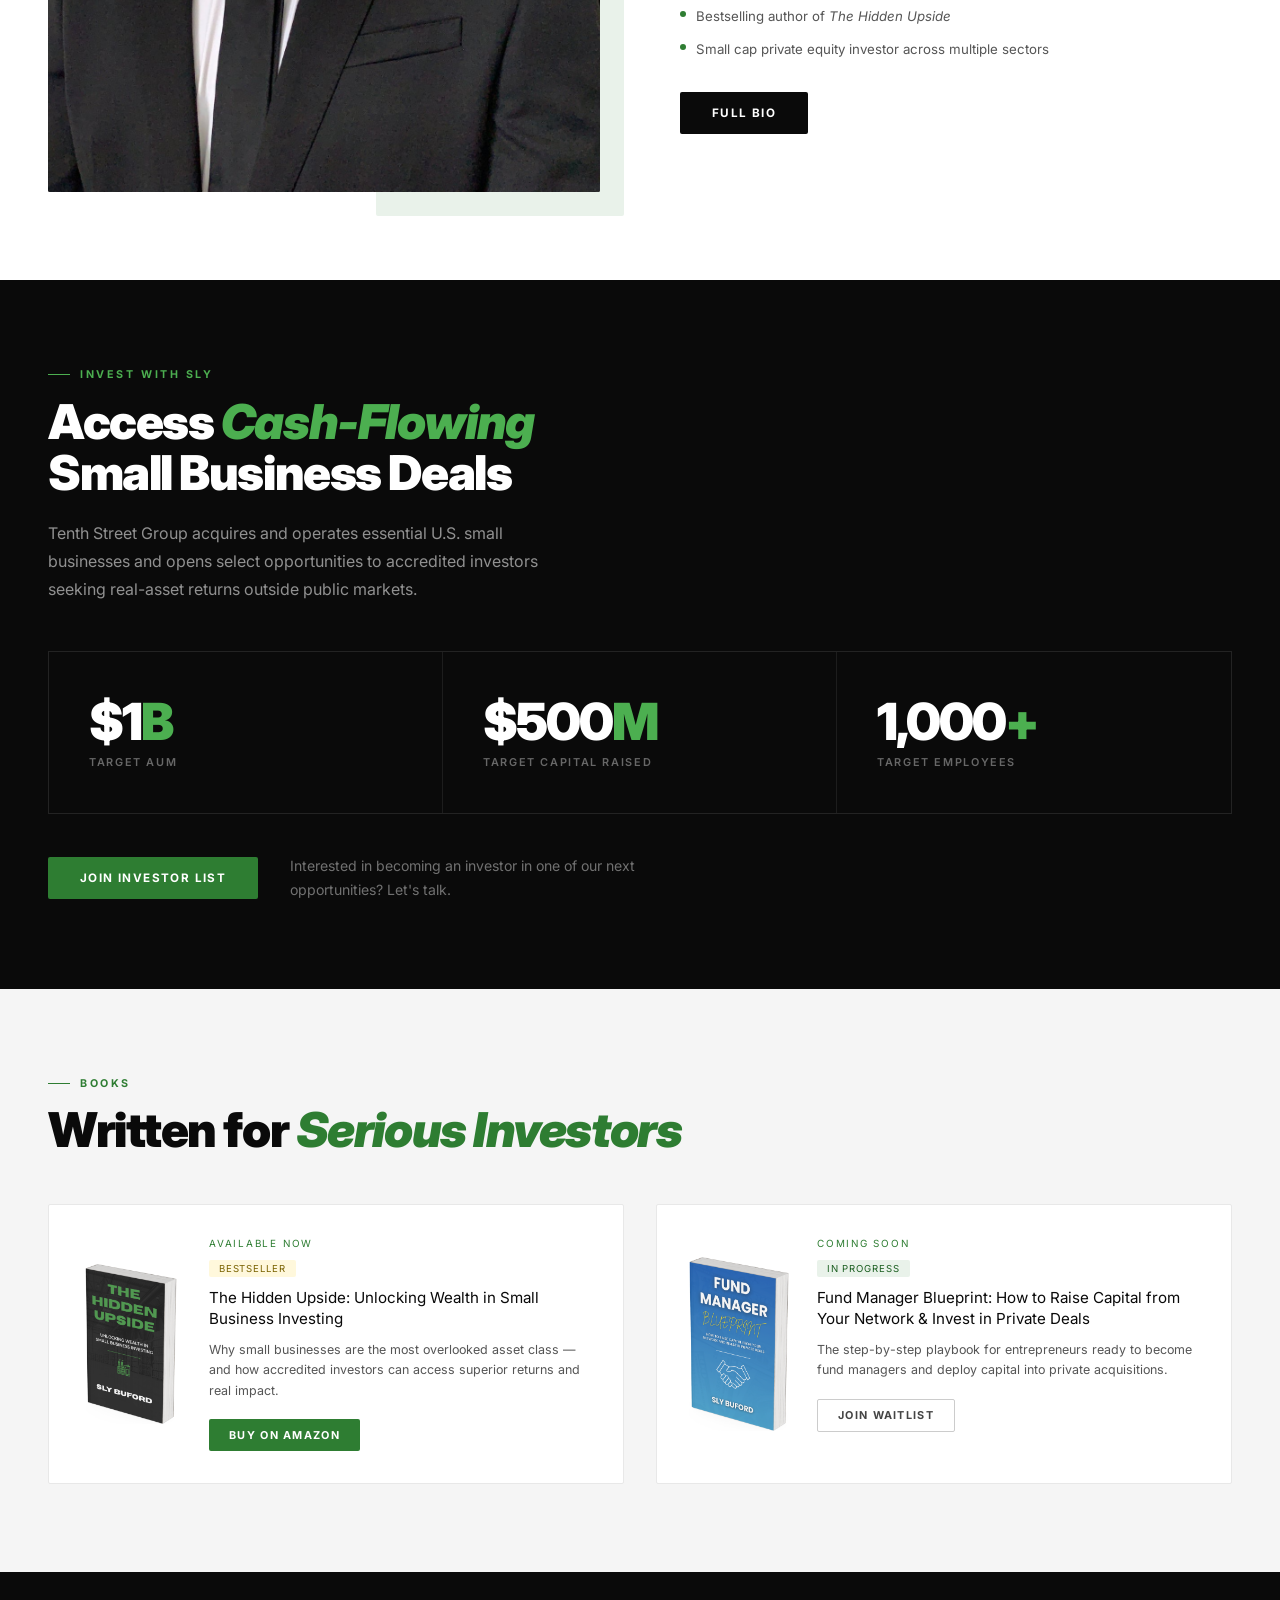
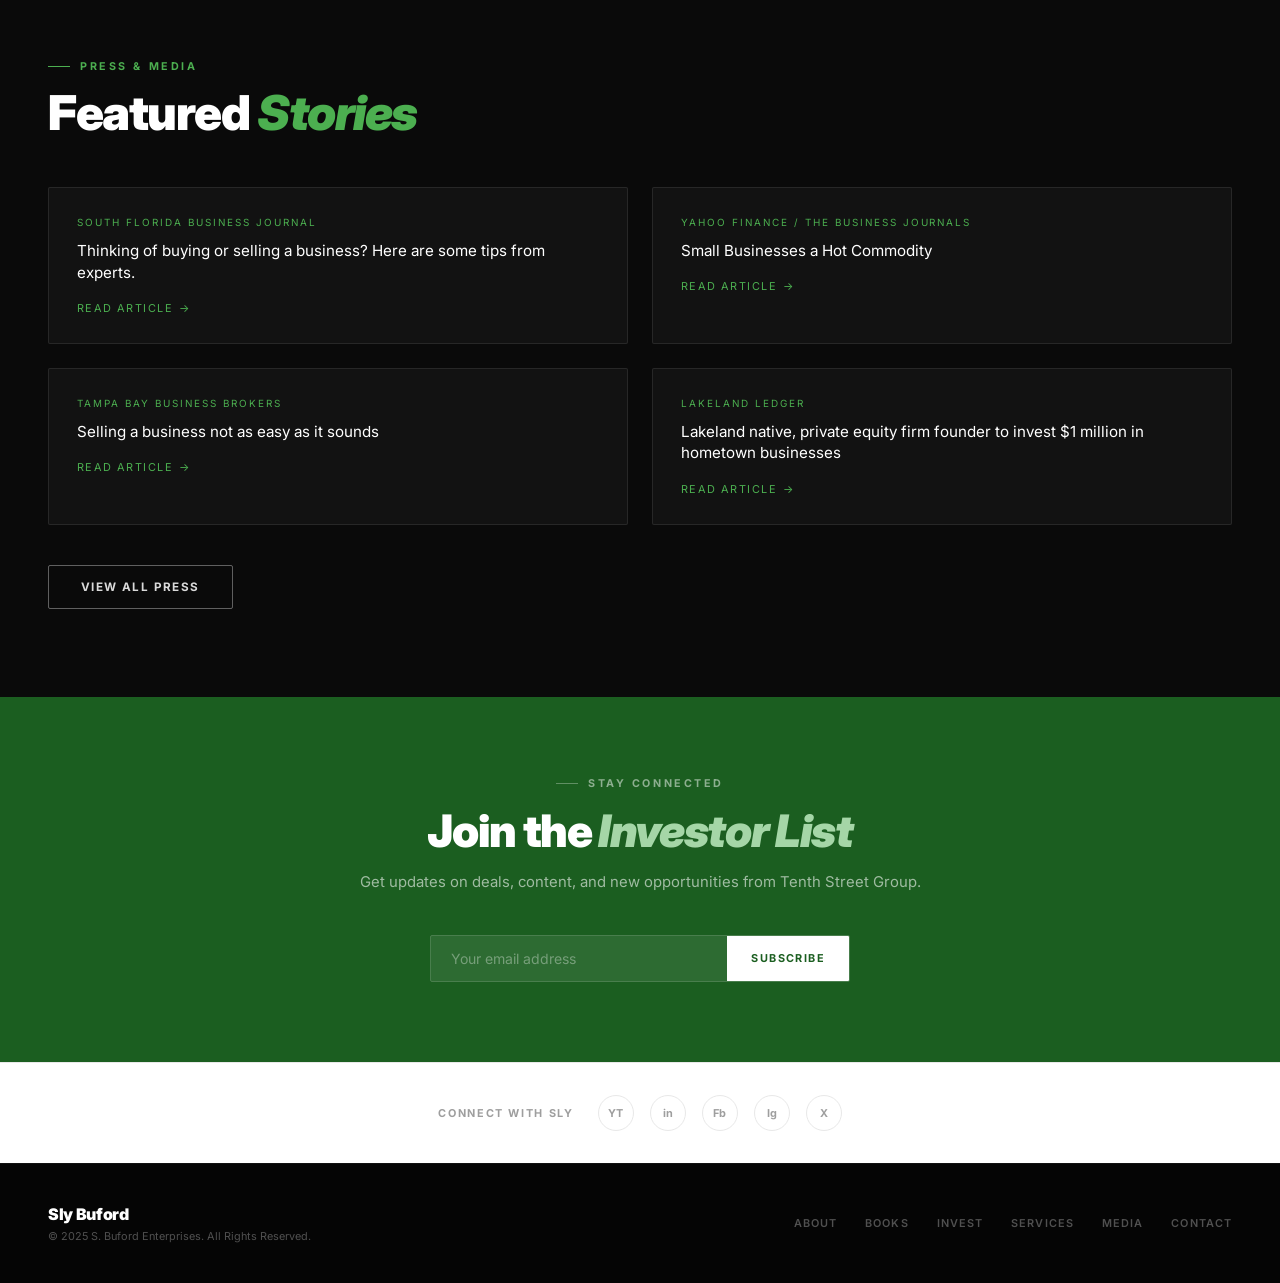
==== commit e31001a7: "Add files via upload" ====
--- a/index.html
+++ b/index.html
@@ -225,7 +225,7 @@
       <h2 class="section-title">Written for <em>Serious Investors</em></h2>
       <div class="books-row">
         <div class="book-card">
-          <div class="book-cover" style="padding:0;overflow:hidden;background:transparent;border:none;"><img src="hidden-upside.png" alt="The Hidden Upside" style="width:100%;height:100%;object-fit:cover;border-radius:2px;"></div>
+          <div class="book-cover" style="padding:0;overflow:hidden;background:transparent;border:none;"><img src="hidden-upside.png" alt="The Hidden Upside" style="width:100%;height:100%;object-fit:contain;border-radius:2px;"></div>
           <div class="book-info">
             <div class="btag">Available Now</div>
             <div class="bbadge badge-gold">Bestseller</div>
@@ -235,7 +235,7 @@
           </div>
         </div>
         <div class="book-card">
-          <div class="book-cover" style="padding:0;overflow:hidden;background:transparent;border:none;"><img src="fund-manager-blueprint.png" alt="Fund Manager Blueprint" style="width:100%;height:100%;object-fit:cover;border-radius:2px;"></div>
+          <div class="book-cover" style="padding:0;overflow:hidden;background:transparent;border:none;"><img src="fund-manager-blueprint.png" alt="Fund Manager Blueprint" style="width:100%;height:100%;object-fit:contain;border-radius:2px;"></div>
           <div class="book-info">
             <div class="btag">Coming Soon</div>
             <div class="bbadge badge-green">In Progress</div>
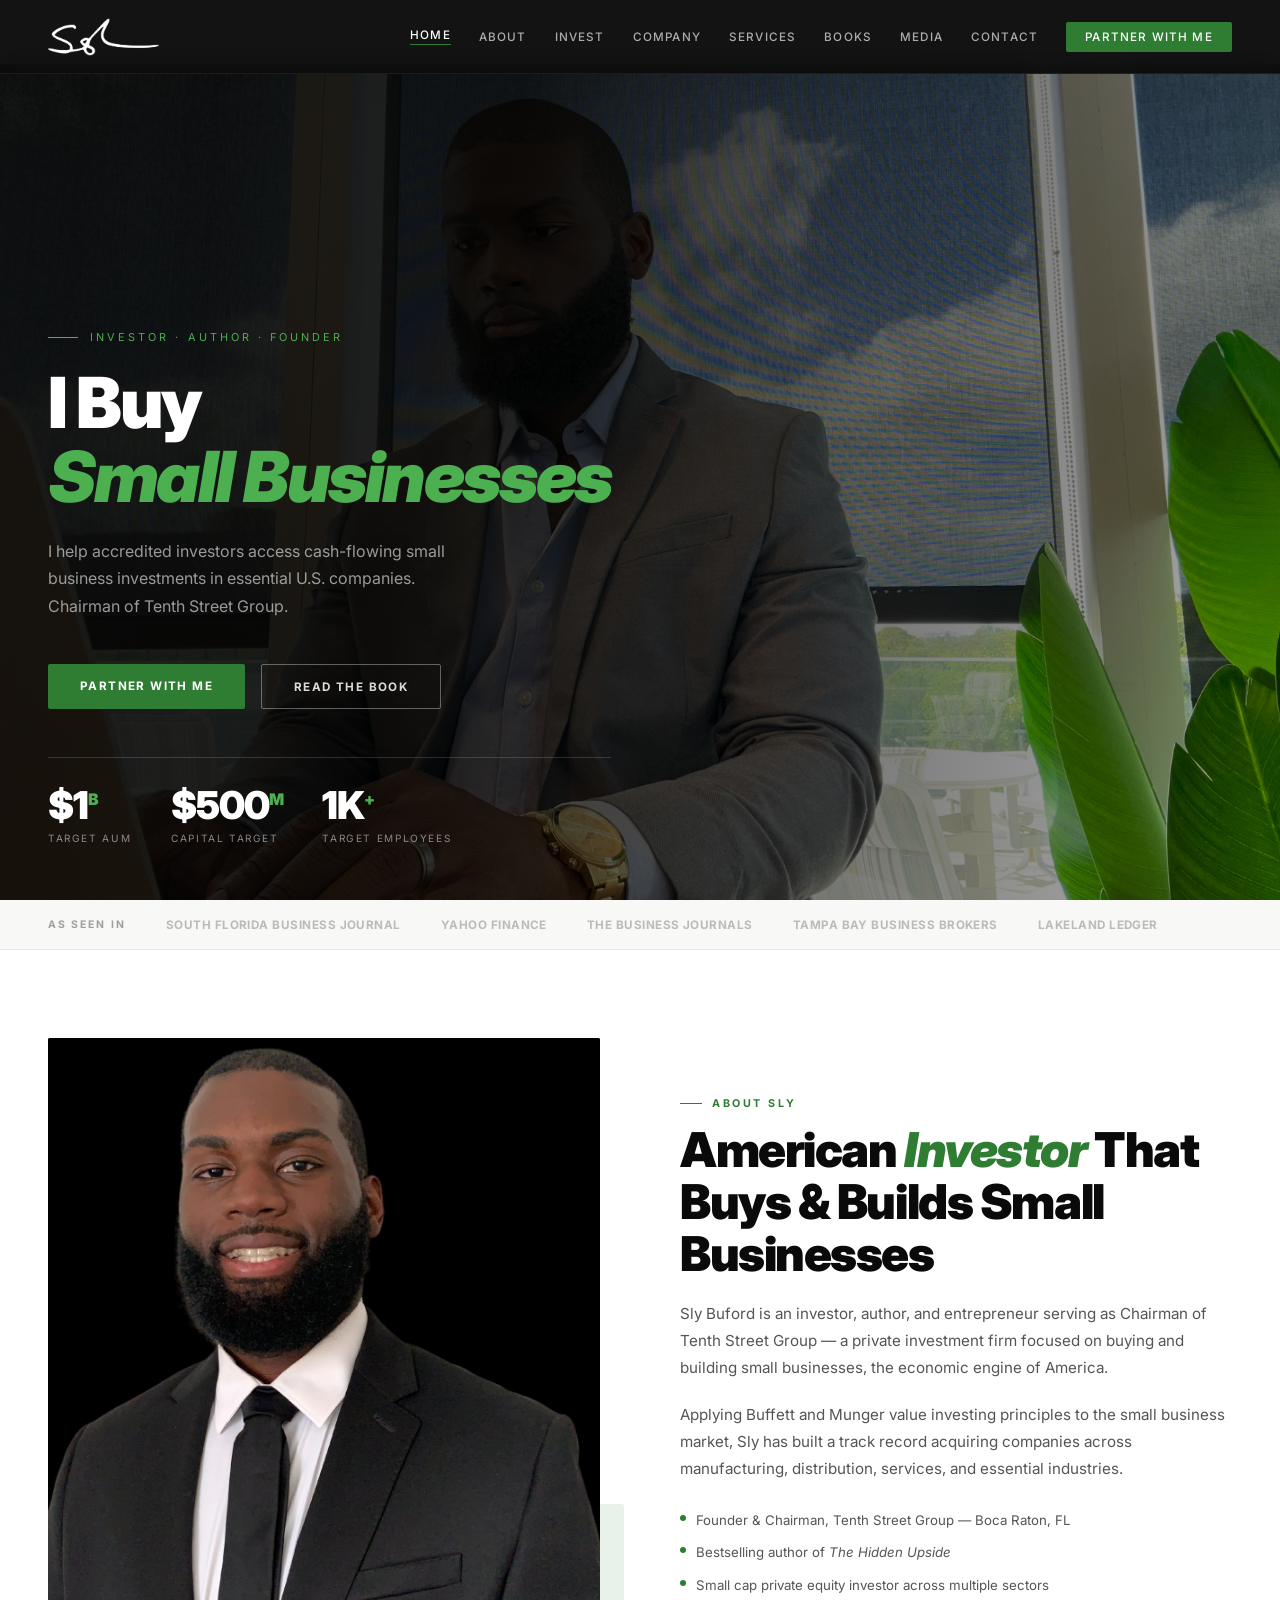
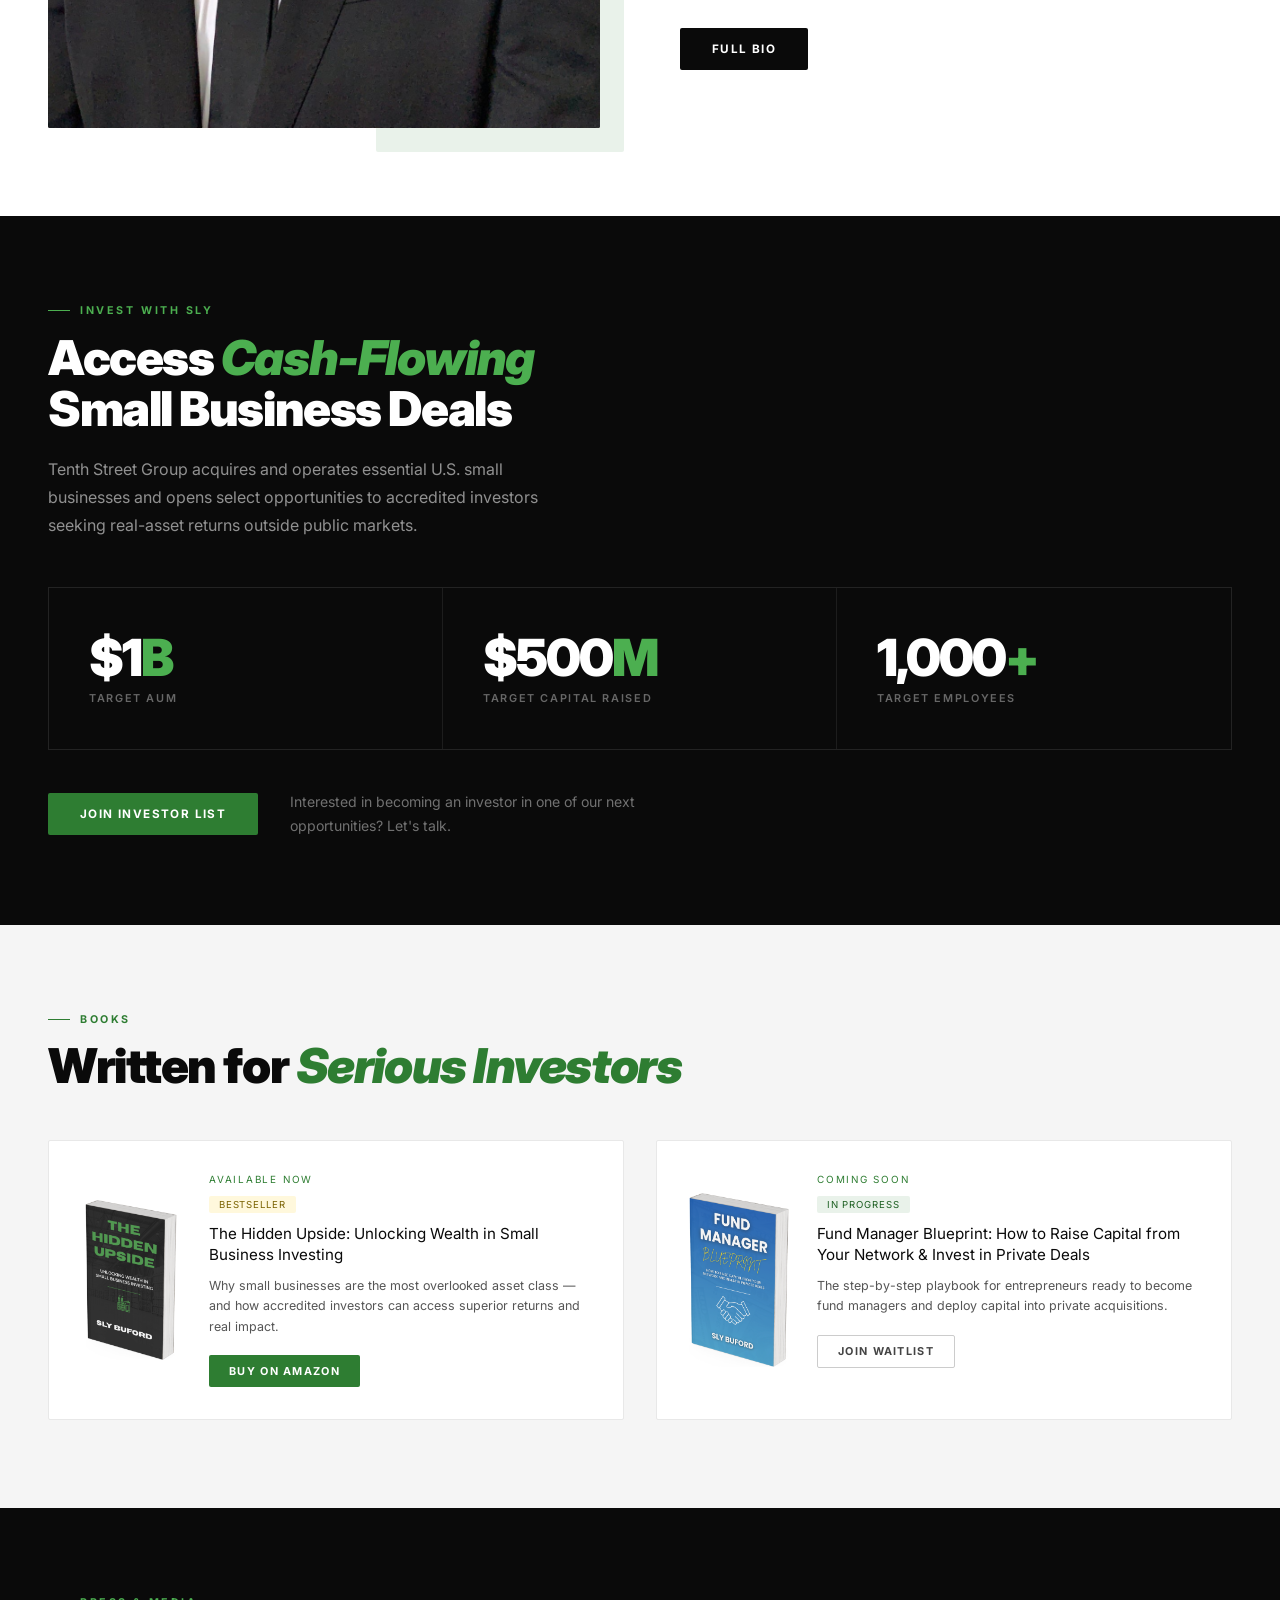
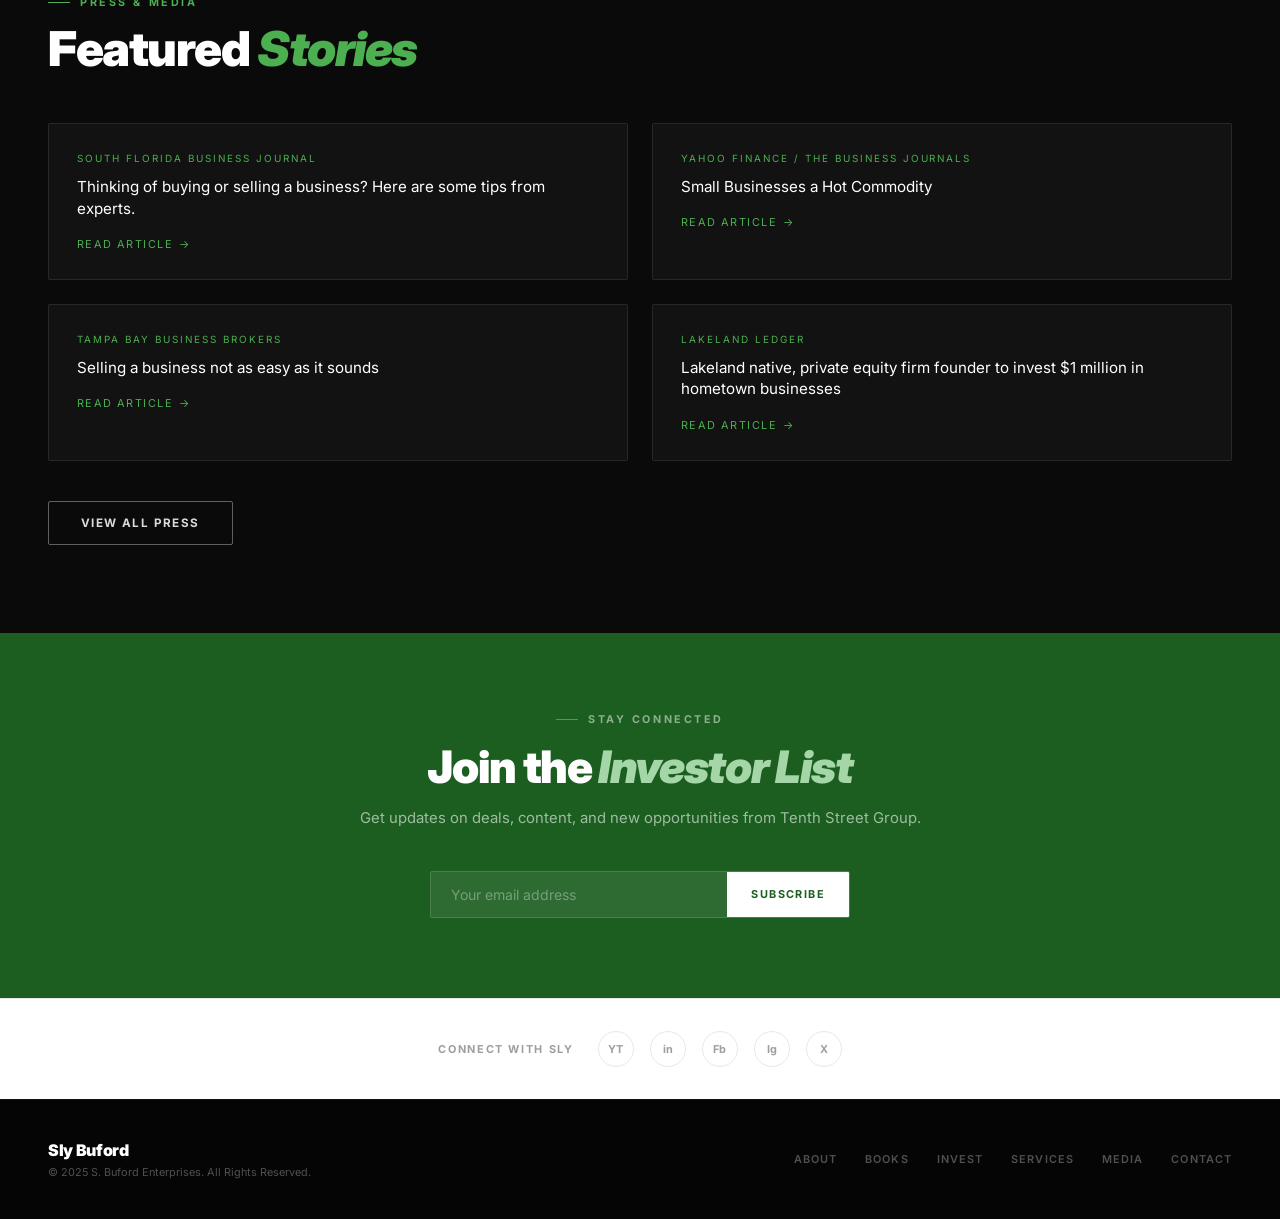
==== commit f4efe9ac: "Align and fix hero stats Co-Authored-By: Claude Fable 5.2 <noreply@anthropic.com>" ====
--- a/index.html
+++ b/index.html
@@ -11,7 +11,7 @@
 <style>
   /* HOME-SPECIFIC */
   .hero {
-    min-height: 100vh; background: var(--black);
+    min-height: calc(100vh - 64px); background: var(--black);
     display: flex; align-items: flex-end;
     position: relative; overflow: hidden;
   }
@@ -29,7 +29,7 @@
   }
   .hero-content {
     position: relative; z-index: 2;
-    padding: 0 3rem 8rem; max-width: 660px;
+    padding: 0 3rem 3.5rem; max-width: 660px;
   }
   .eyebrow {
     font-family: var(--font-body); font-size: 0.68rem;
@@ -54,13 +54,14 @@
   }
   .hero-btns { display: flex; gap: 1rem; flex-wrap: wrap; }
   .hero-stats {
-    position: absolute; right: 3rem; bottom: 3.5rem; z-index: 2;
-    display: flex; gap: 3rem;
-  }
-  .hstat { text-align: right; }
+    display: flex; gap: 2.5rem;
+    margin-top: 3rem; padding-top: 1.75rem;
+    border-top: 1px solid rgba(255,255,255,0.15);
+  }
+  .hstat { text-align: left; }
   .hstat .num { font-size: 2.4rem; font-weight: 900; color: var(--white); line-height: 1; letter-spacing: -0.03em; }
   .hstat .num sup { font-size: 1rem; color: var(--green-light); }
-  .hstat .lbl { font-family: var(--font-body); font-size: 0.63rem; letter-spacing: 0.16em; text-transform: uppercase; color: rgba(255,255,255,0.35); margin-top: 5px; }
+  .hstat .lbl { font-family: var(--font-body); font-size: 0.63rem; letter-spacing: 0.16em; text-transform: uppercase; color: rgba(255,255,255,0.5); margin-top: 8px; white-space: nowrap; }
 
   /* ABOUT SNIPPET */
   .about-grid { display: grid; grid-template-columns: 1fr 1fr; gap: 5rem; align-items: center; }
@@ -121,13 +122,9 @@
     .books-row { grid-template-columns: 1fr; }
     .press-grid { grid-template-columns: 1fr; }
     .hero-stats {
-      position: static;
-      display: flex; flex-wrap: wrap; gap: 1.25rem;
-      padding: 1.5rem;
-      background: rgba(0,0,0,0.6);
-      justify-content: flex-start;
+      display: grid; grid-template-columns: 1fr 1fr; gap: 1.25rem;
+      margin-top: 2rem; padding-top: 1.5rem;
     }
-    .hstat { text-align: left; }
     .hstat .num { font-size: 1.8rem; }
     .hero-content { padding: 0 1.5rem 2rem; }
     .hero h1 { font-size: clamp(2.4rem, 9vw, 3.2rem); }
@@ -156,11 +153,11 @@
         <a href="/invest" class="btn btn-green">Partner With Me</a>
         <a href="/books" class="btn btn-outline-white">Read The Book</a>
       </div>
-    </div>
-    <div class="hero-stats">
-      <div class="hstat"><div class="num">$1<sup>B</sup></div><div class="lbl">Target AUM</div></div>
-      <div class="hstat"><div class="num">$500<sup>M</sup></div><div class="lbl">Capital Target</div></div>
-      <div class="hstat"><div class="num">1K<sup>+</sup></div><div class="lbl">Target Employees</div></div>
+      <div class="hero-stats">
+        <div class="hstat"><div class="num">$1<sup>B</sup></div><div class="lbl">Target AUM</div></div>
+        <div class="hstat"><div class="num">$500<sup>M</sup></div><div class="lbl">Capital Target</div></div>
+        <div class="hstat"><div class="num">1K<sup>+</sup></div><div class="lbl">Target Employees</div></div>
+      </div>
     </div>
   </section>
 
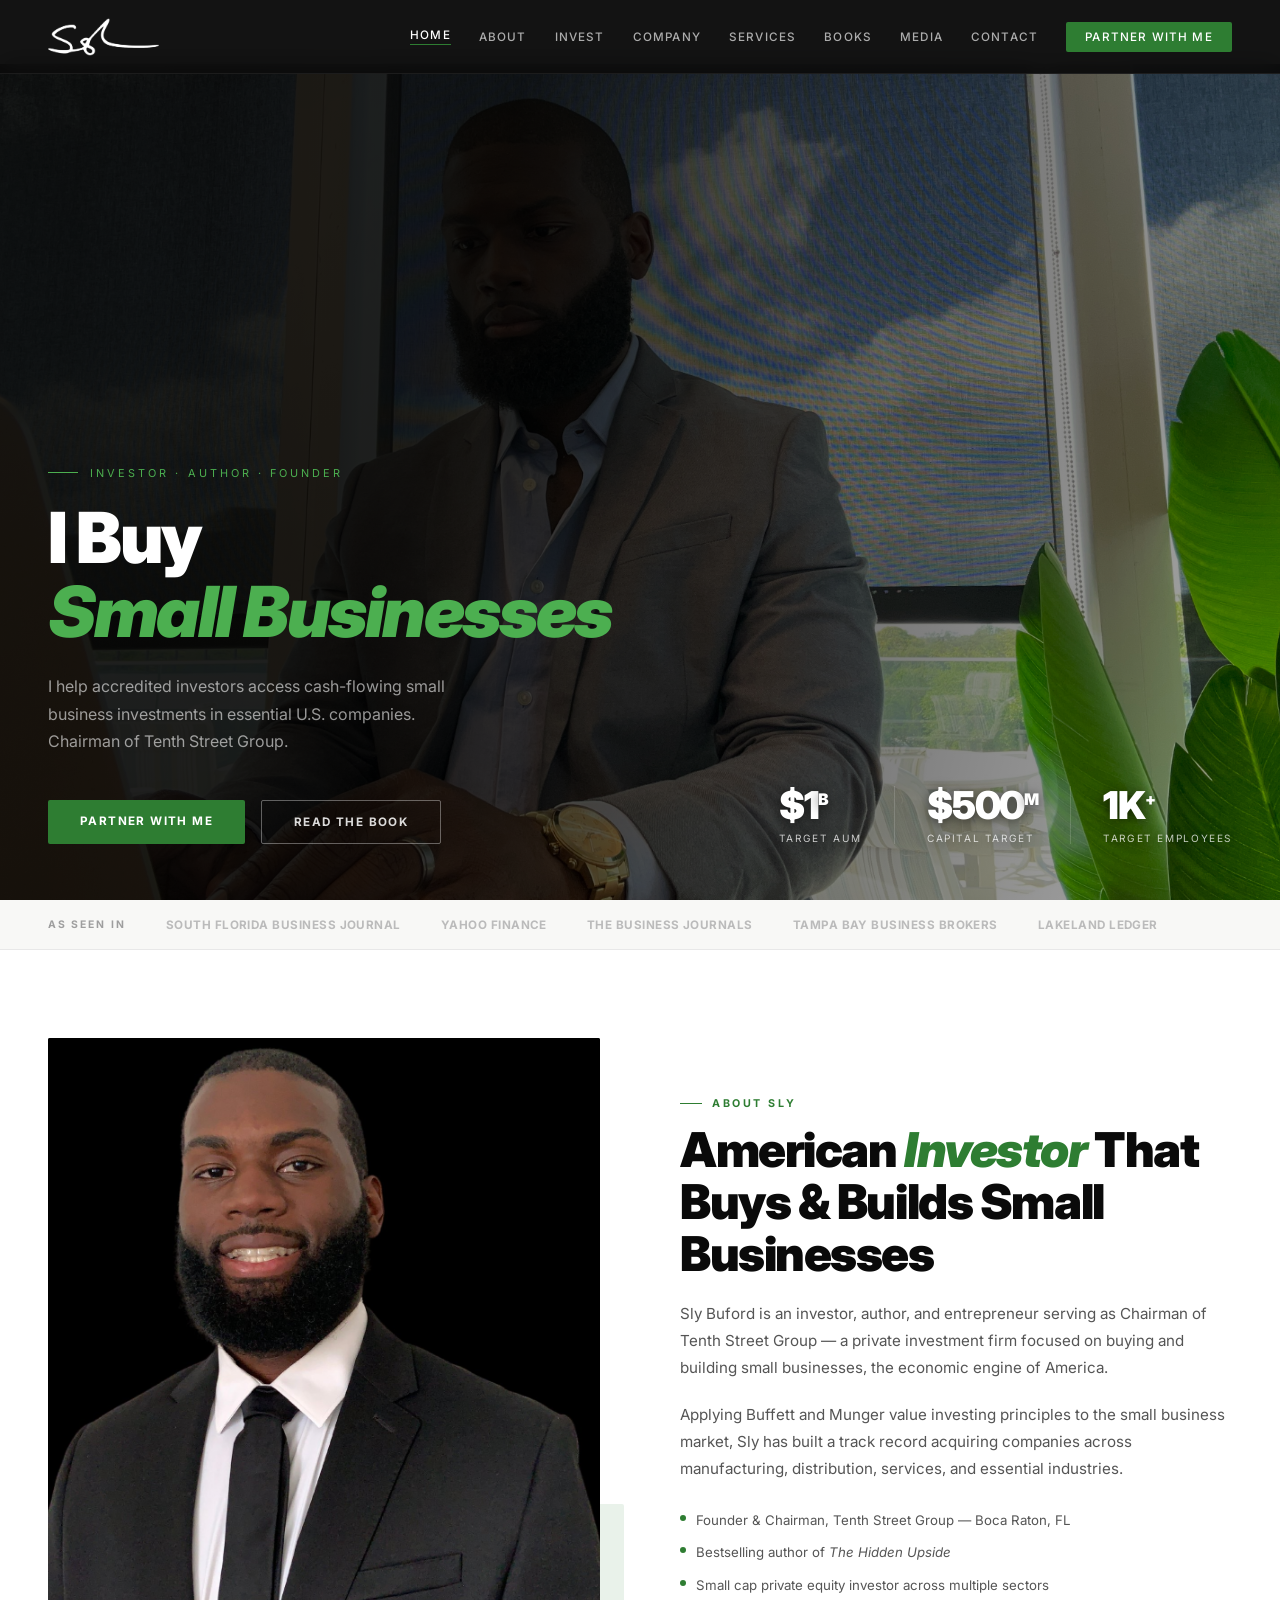
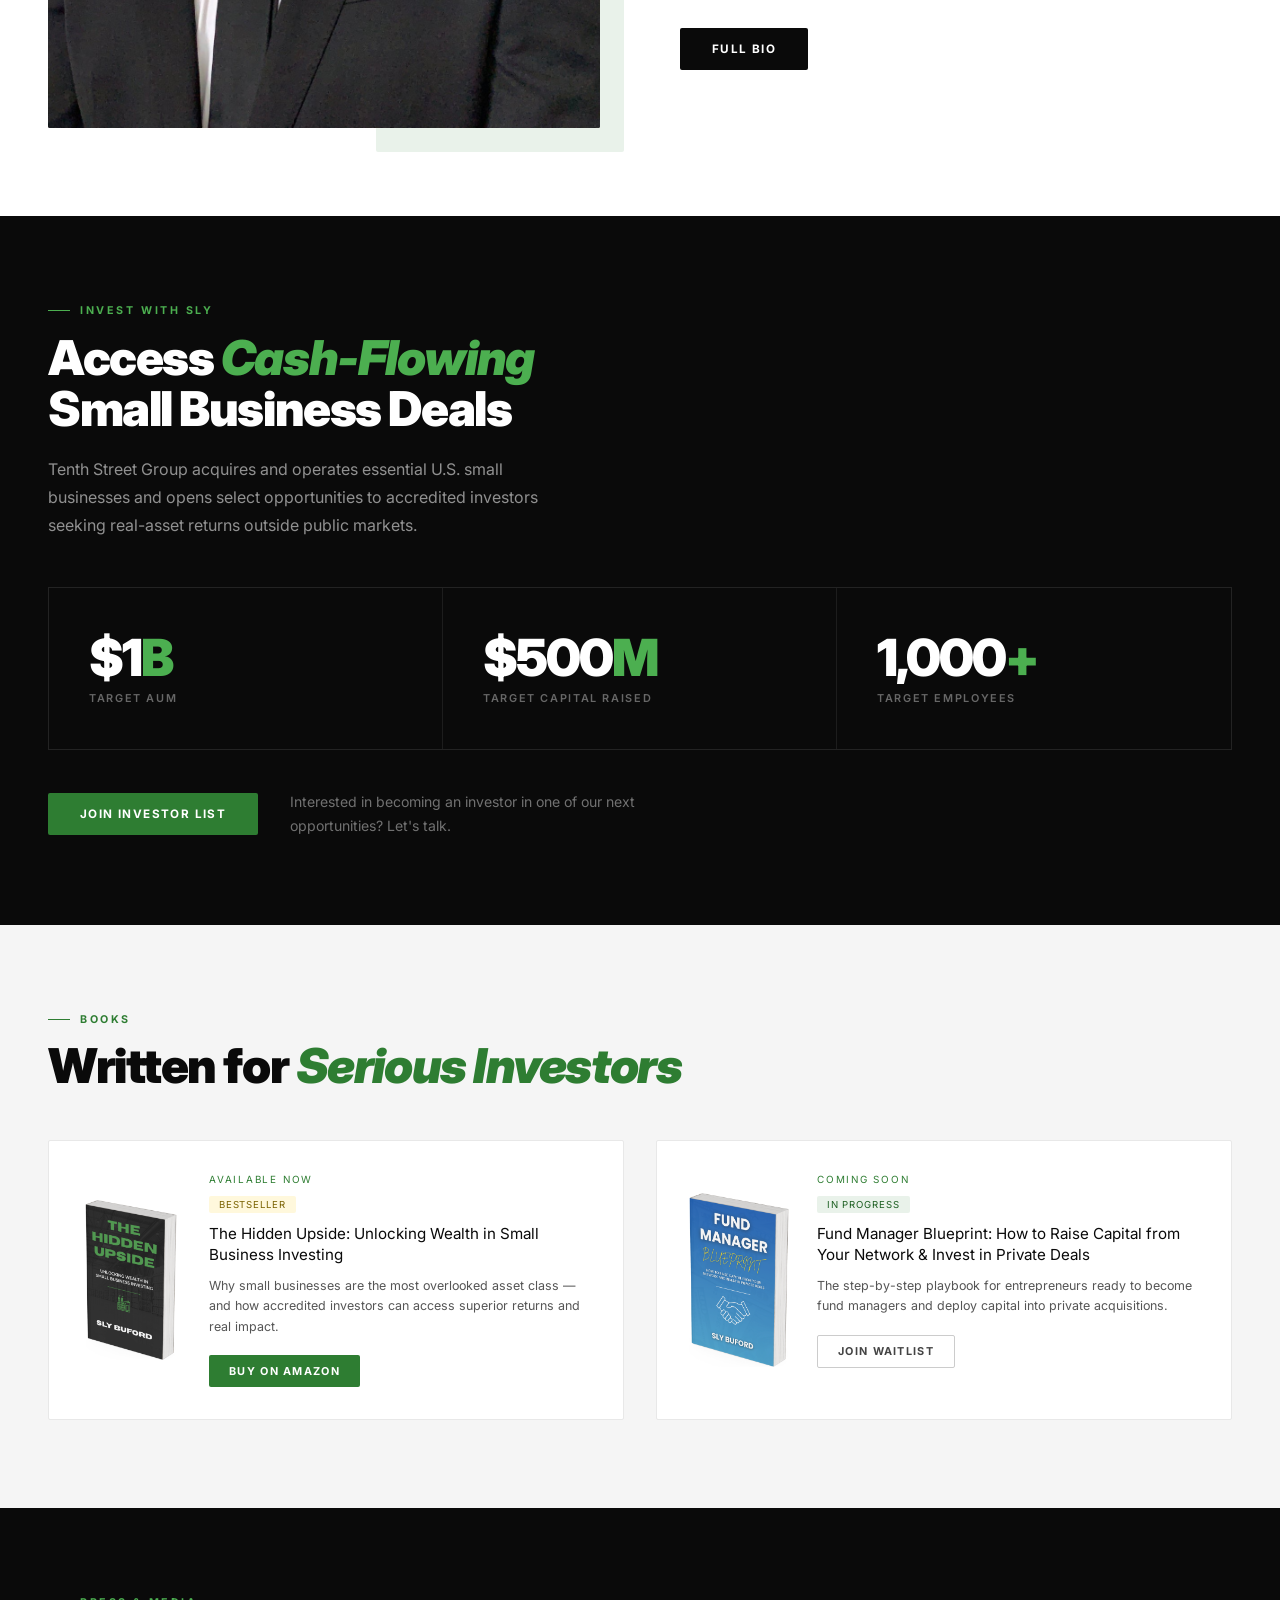
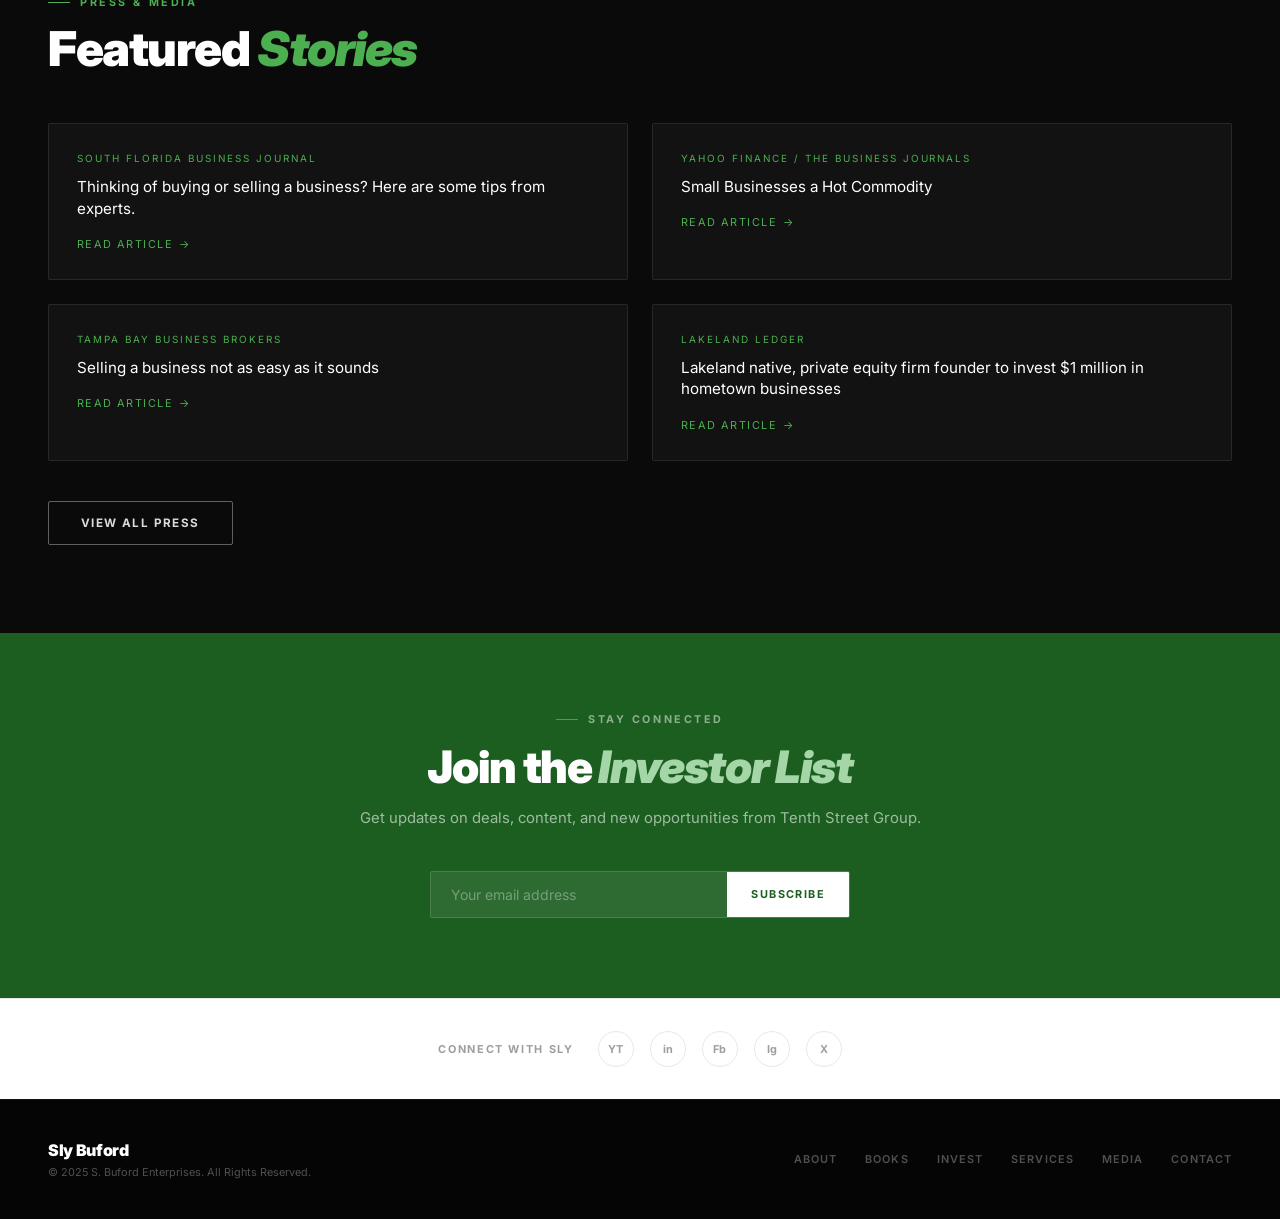
==== commit b3bd47c5: "Move hero stats to right, improve legibility Co-Authored-By: Claude Fable 5.2 <noreply@anthropic.com" ====
--- a/index.html
+++ b/index.html
@@ -54,9 +54,8 @@
   }
   .hero-btns { display: flex; gap: 1rem; flex-wrap: wrap; }
   .hero-stats {
+    position: relative; z-index: 2;
     display: flex; gap: 2.5rem;
-    margin-top: 3rem; padding-top: 1.75rem;
-    border-top: 1px solid rgba(255,255,255,0.15);
   }
   .hstat { text-align: left; }
   .hstat .num { font-size: 2.4rem; font-weight: 900; color: var(--white); line-height: 1; letter-spacing: -0.03em; }
@@ -117,16 +116,31 @@
   .nl-form button { padding: 0.88rem 1.5rem; background: var(--white); color: var(--green-dark); border: none; cursor: pointer; font-family: var(--font-body); font-size: 0.68rem; letter-spacing: 0.13em; text-transform: uppercase; font-weight: 700; white-space: nowrap; transition: background 0.2s; }
   .nl-form button:hover { background: #e8f5e9; }
 
+  @media (min-width: 1101px) {
+    .hero-stats { position: absolute; right: 3rem; bottom: 3.5rem; gap: 2rem; }
+    .hstat + .hstat { border-left: 1px solid rgba(255,255,255,0.15); padding-left: 2rem; }
+    .hstat .num, .hstat .lbl { text-shadow: 0 2px 12px rgba(0,0,0,0.6); }
+    .hstat .lbl { color: rgba(255,255,255,0.75); }
+    .hstat .num sup { color: var(--white); }
+  }
+  @media (max-width: 1100px) {
+    .hero { flex-direction: column; justify-content: flex-end; align-items: stretch; }
+    .hero-content { padding-bottom: 0; }
+    .hero-stats {
+      margin: 3rem 3rem 3.5rem; padding-top: 1.75rem; max-width: 564px;
+      border-top: 1px solid rgba(255,255,255,0.15);
+    }
+  }
   @media (max-width: 900px) {
     .about-grid { grid-template-columns: 1fr; gap: 2.5rem; }
     .books-row { grid-template-columns: 1fr; }
     .press-grid { grid-template-columns: 1fr; }
     .hero-stats {
       display: grid; grid-template-columns: 1fr 1fr; gap: 1.25rem;
-      margin-top: 2rem; padding-top: 1.5rem;
+      margin: 2rem 1.5rem 2rem; padding-top: 1.5rem; max-width: 612px;
     }
     .hstat .num { font-size: 1.8rem; }
-    .hero-content { padding: 0 1.5rem 2rem; }
+    .hero-content { padding: 0 1.5rem 0; }
     .hero h1 { font-size: clamp(2.4rem, 9vw, 3.2rem); }
     .hero-sub { font-size: 0.95rem; max-width: 100%; }
     .hero-btns { flex-direction: column; gap: 0.75rem; }
@@ -153,11 +167,11 @@
         <a href="/invest" class="btn btn-green">Partner With Me</a>
         <a href="/books" class="btn btn-outline-white">Read The Book</a>
       </div>
-      <div class="hero-stats">
-        <div class="hstat"><div class="num">$1<sup>B</sup></div><div class="lbl">Target AUM</div></div>
-        <div class="hstat"><div class="num">$500<sup>M</sup></div><div class="lbl">Capital Target</div></div>
-        <div class="hstat"><div class="num">1K<sup>+</sup></div><div class="lbl">Target Employees</div></div>
-      </div>
+    </div>
+    <div class="hero-stats">
+      <div class="hstat"><div class="num">$1<sup>B</sup></div><div class="lbl">Target AUM</div></div>
+      <div class="hstat"><div class="num">$500<sup>M</sup></div><div class="lbl">Capital Target</div></div>
+      <div class="hstat"><div class="num">1K<sup>+</sup></div><div class="lbl">Target Employees</div></div>
     </div>
   </section>
 
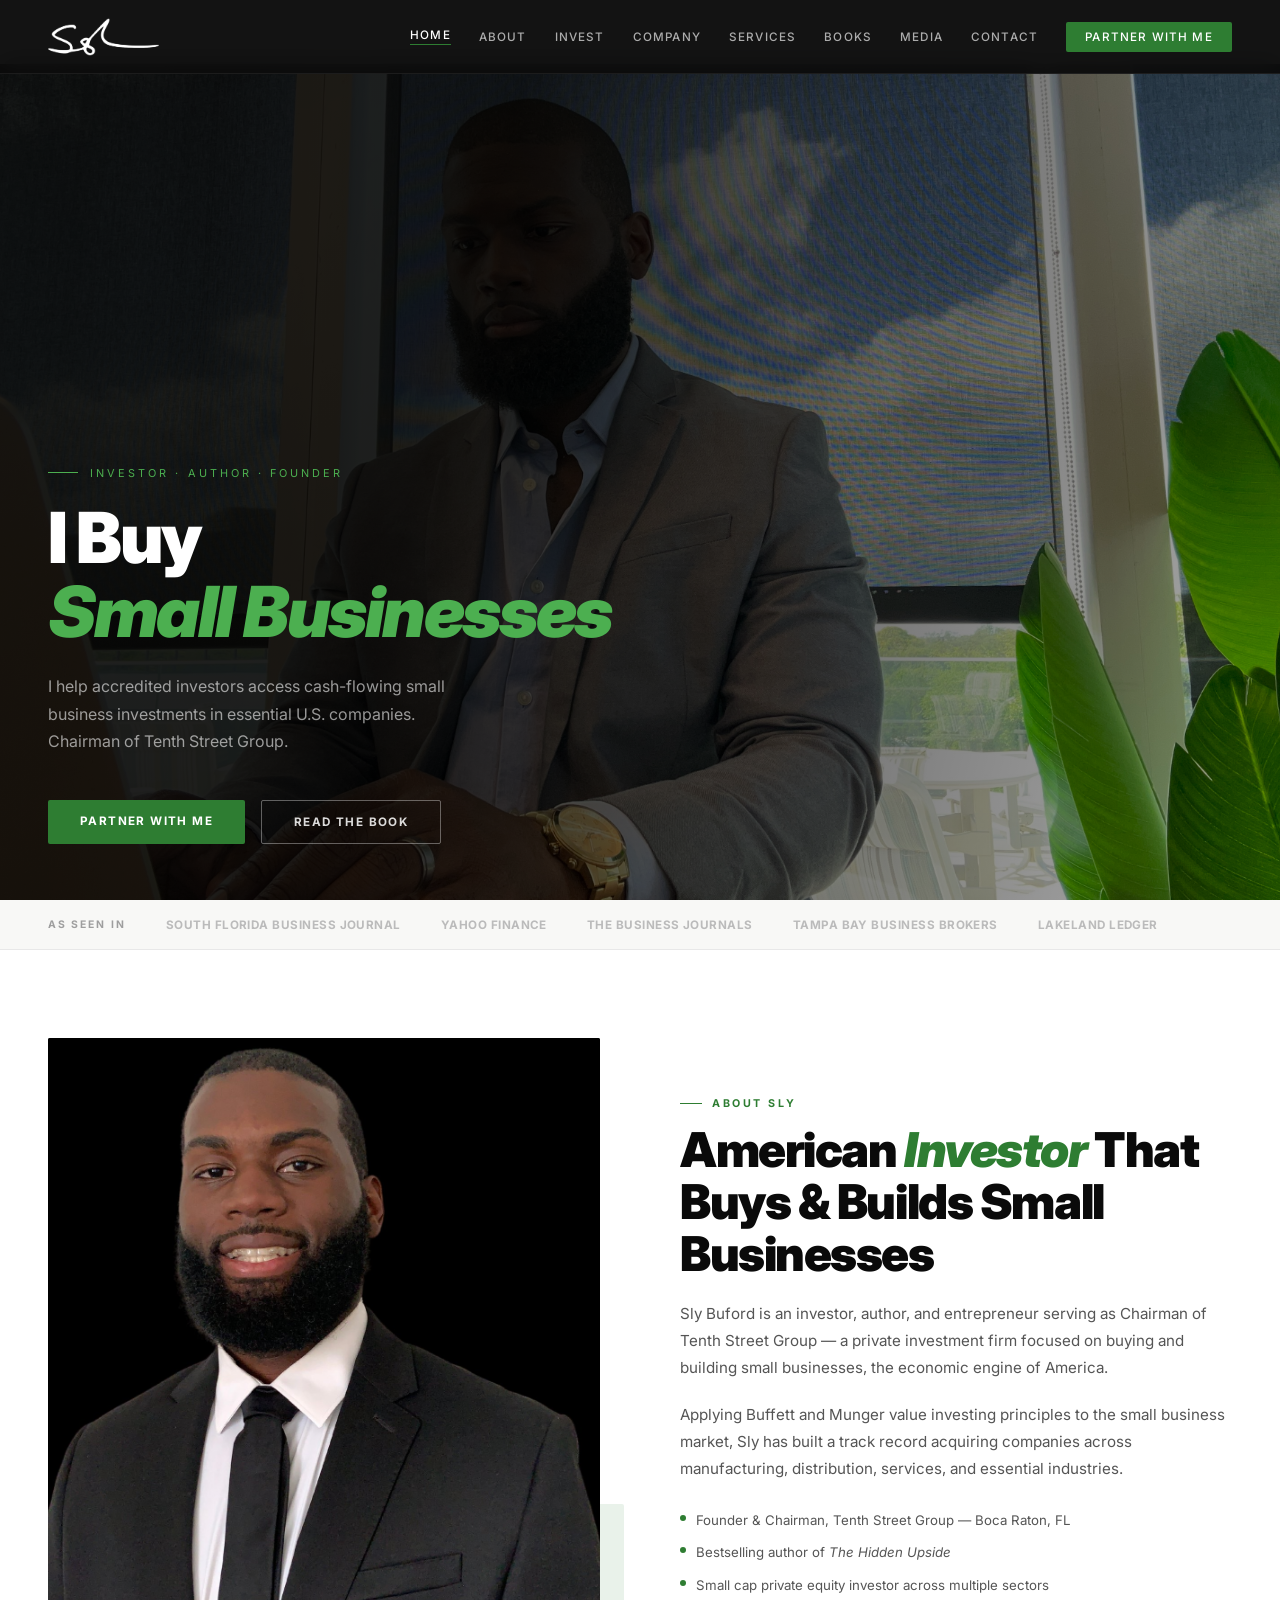
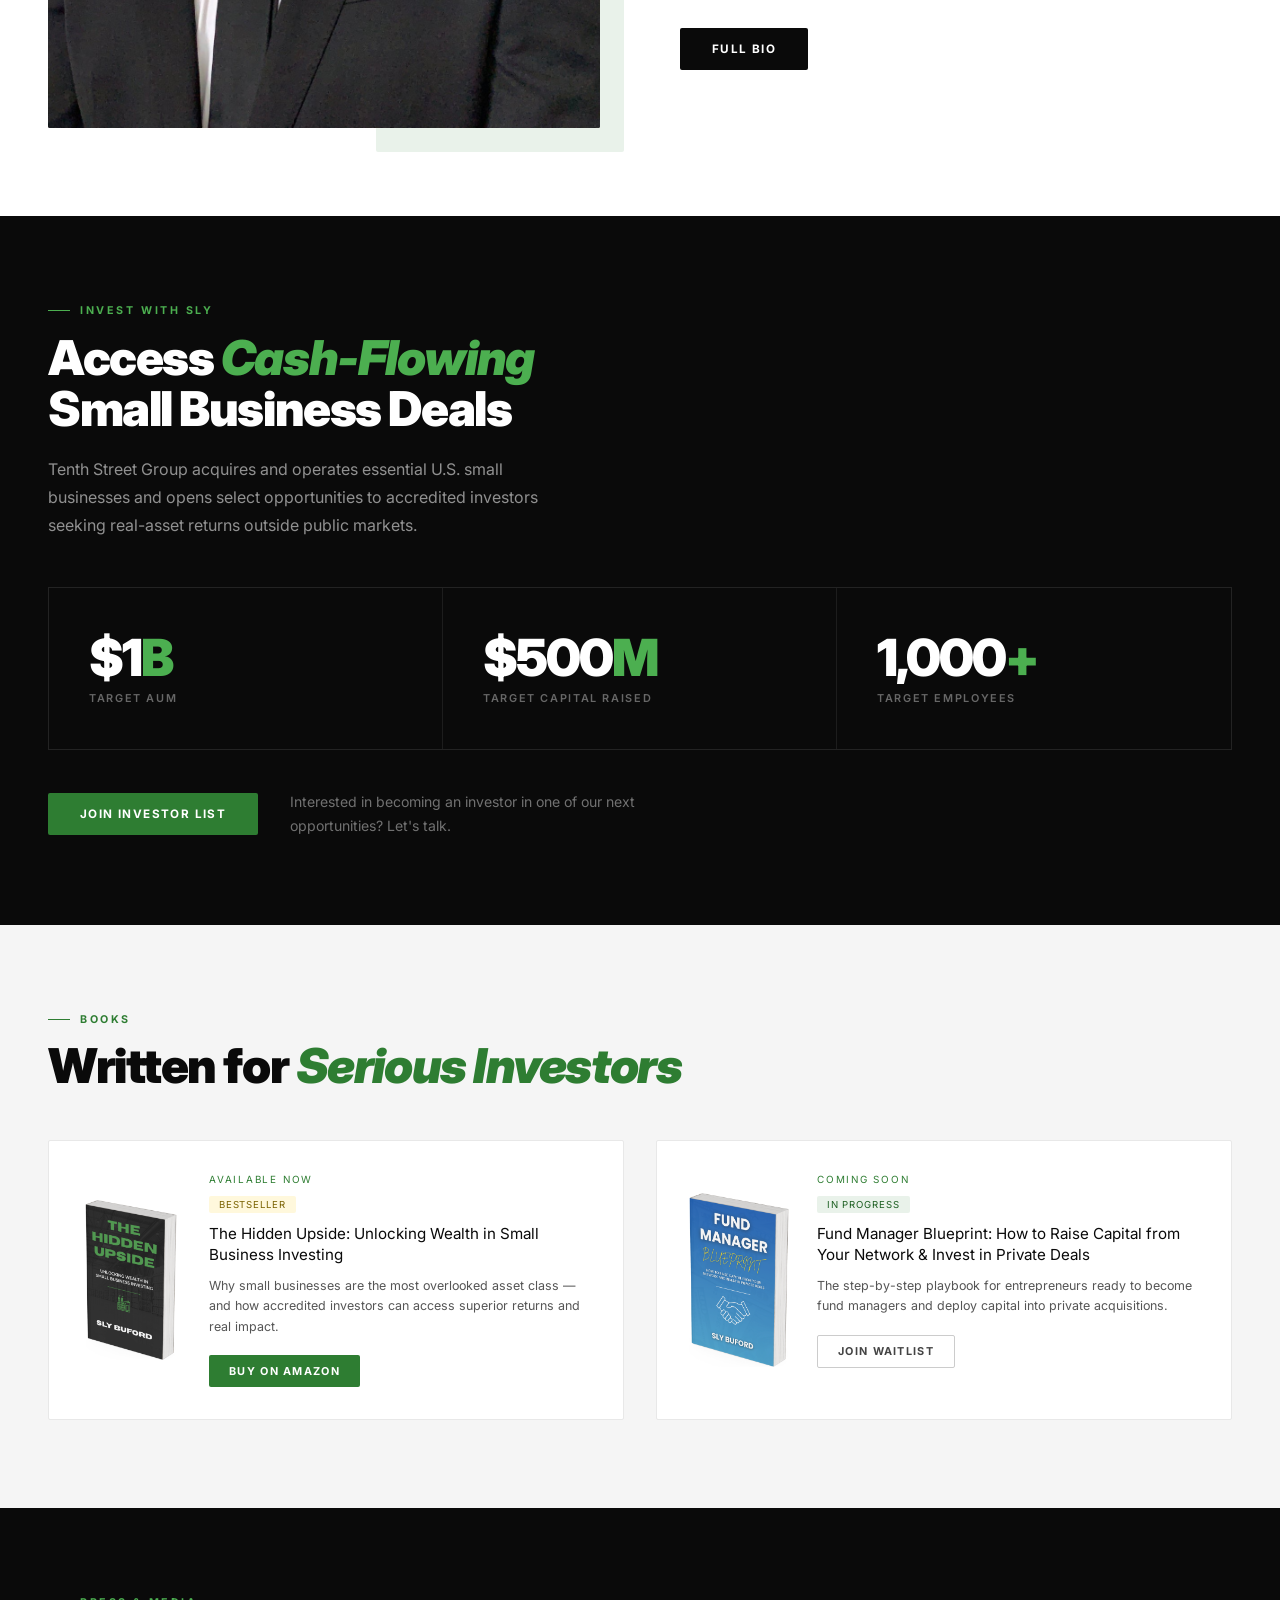
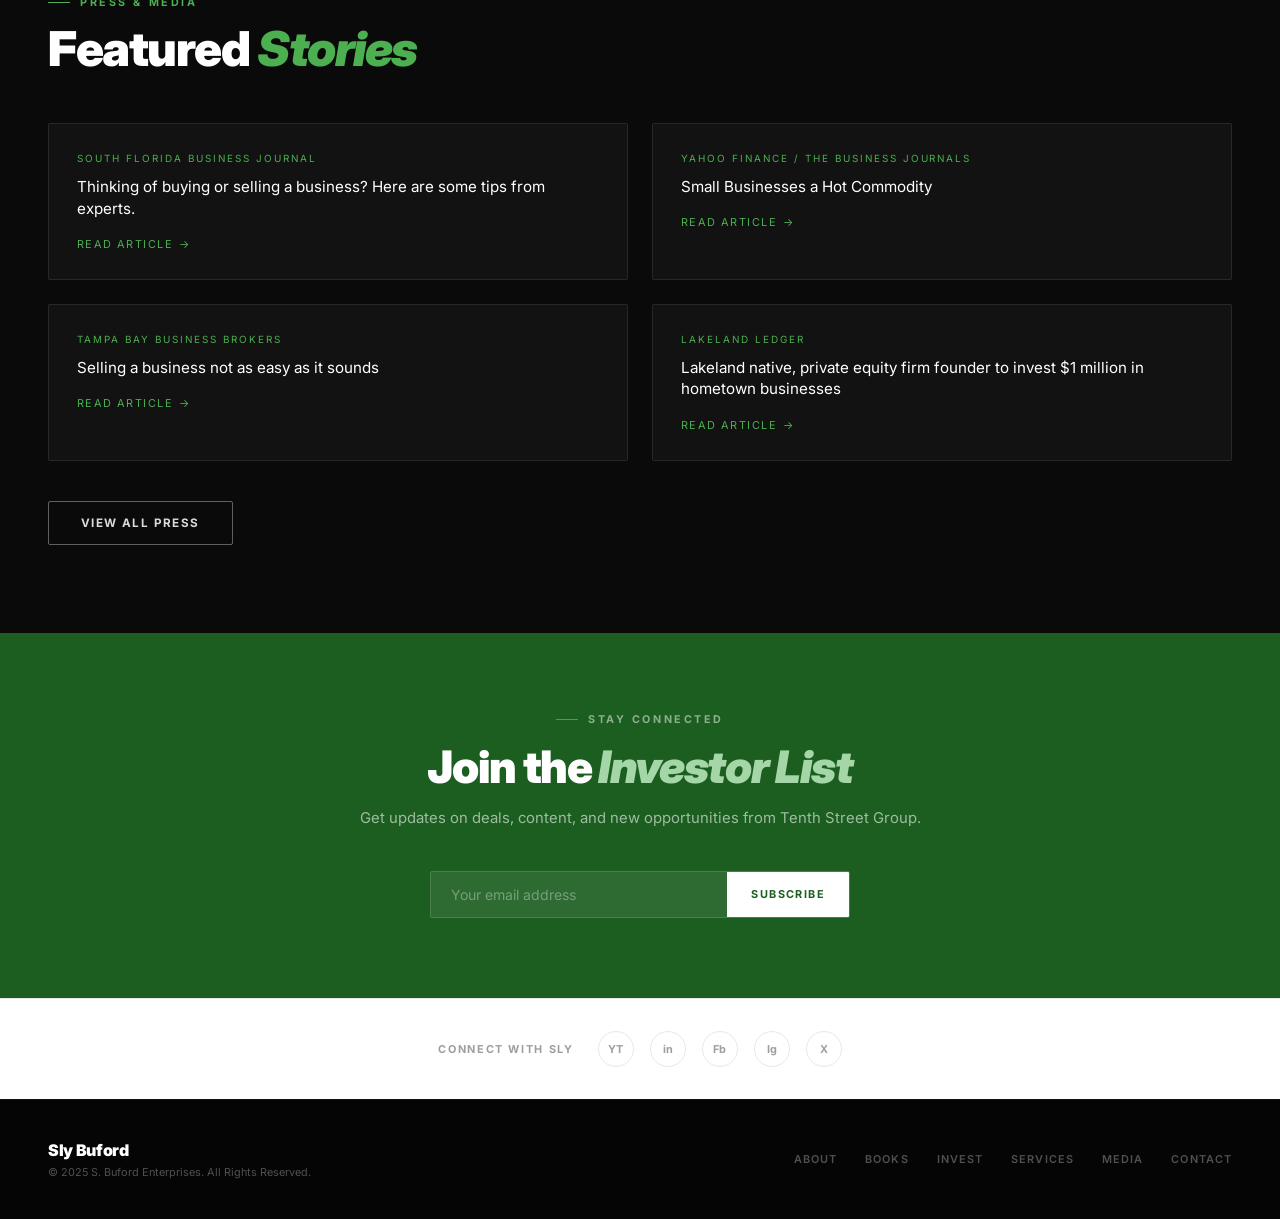
==== commit 519a2a2f: "Remove hero stats Co-Authored-By: Claude Fable 5.2 <noreply@anthropic.com>" ====
--- a/index.html
+++ b/index.html
@@ -53,14 +53,6 @@
     color: rgba(255,255,255,0.58); max-width: 430px; margin-bottom: 2.75rem;
   }
   .hero-btns { display: flex; gap: 1rem; flex-wrap: wrap; }
-  .hero-stats {
-    position: relative; z-index: 2;
-    display: flex; gap: 2.5rem;
-  }
-  .hstat { text-align: left; }
-  .hstat .num { font-size: 2.4rem; font-weight: 900; color: var(--white); line-height: 1; letter-spacing: -0.03em; }
-  .hstat .num sup { font-size: 1rem; color: var(--green-light); }
-  .hstat .lbl { font-family: var(--font-body); font-size: 0.63rem; letter-spacing: 0.16em; text-transform: uppercase; color: rgba(255,255,255,0.5); margin-top: 8px; white-space: nowrap; }
 
   /* ABOUT SNIPPET */
   .about-grid { display: grid; grid-template-columns: 1fr 1fr; gap: 5rem; align-items: center; }
@@ -116,31 +108,11 @@
   .nl-form button { padding: 0.88rem 1.5rem; background: var(--white); color: var(--green-dark); border: none; cursor: pointer; font-family: var(--font-body); font-size: 0.68rem; letter-spacing: 0.13em; text-transform: uppercase; font-weight: 700; white-space: nowrap; transition: background 0.2s; }
   .nl-form button:hover { background: #e8f5e9; }
 
-  @media (min-width: 1101px) {
-    .hero-stats { position: absolute; right: 3rem; bottom: 3.5rem; gap: 2rem; }
-    .hstat + .hstat { border-left: 1px solid rgba(255,255,255,0.15); padding-left: 2rem; }
-    .hstat .num, .hstat .lbl { text-shadow: 0 2px 12px rgba(0,0,0,0.6); }
-    .hstat .lbl { color: rgba(255,255,255,0.75); }
-    .hstat .num sup { color: var(--white); }
-  }
-  @media (max-width: 1100px) {
-    .hero { flex-direction: column; justify-content: flex-end; align-items: stretch; }
-    .hero-content { padding-bottom: 0; }
-    .hero-stats {
-      margin: 3rem 3rem 3.5rem; padding-top: 1.75rem; max-width: 564px;
-      border-top: 1px solid rgba(255,255,255,0.15);
-    }
-  }
   @media (max-width: 900px) {
     .about-grid { grid-template-columns: 1fr; gap: 2.5rem; }
     .books-row { grid-template-columns: 1fr; }
     .press-grid { grid-template-columns: 1fr; }
-    .hero-stats {
-      display: grid; grid-template-columns: 1fr 1fr; gap: 1.25rem;
-      margin: 2rem 1.5rem 2rem; padding-top: 1.5rem; max-width: 612px;
-    }
-    .hstat .num { font-size: 1.8rem; }
-    .hero-content { padding: 0 1.5rem 0; }
+    .hero-content { padding: 0 1.5rem 2.5rem; }
     .hero h1 { font-size: clamp(2.4rem, 9vw, 3.2rem); }
     .hero-sub { font-size: 0.95rem; max-width: 100%; }
     .hero-btns { flex-direction: column; gap: 0.75rem; }
@@ -167,11 +139,6 @@
         <a href="/invest" class="btn btn-green">Partner With Me</a>
         <a href="/books" class="btn btn-outline-white">Read The Book</a>
       </div>
-    </div>
-    <div class="hero-stats">
-      <div class="hstat"><div class="num">$1<sup>B</sup></div><div class="lbl">Target AUM</div></div>
-      <div class="hstat"><div class="num">$500<sup>M</sup></div><div class="lbl">Capital Target</div></div>
-      <div class="hstat"><div class="num">1K<sup>+</sup></div><div class="lbl">Target Employees</div></div>
     </div>
   </section>
 
